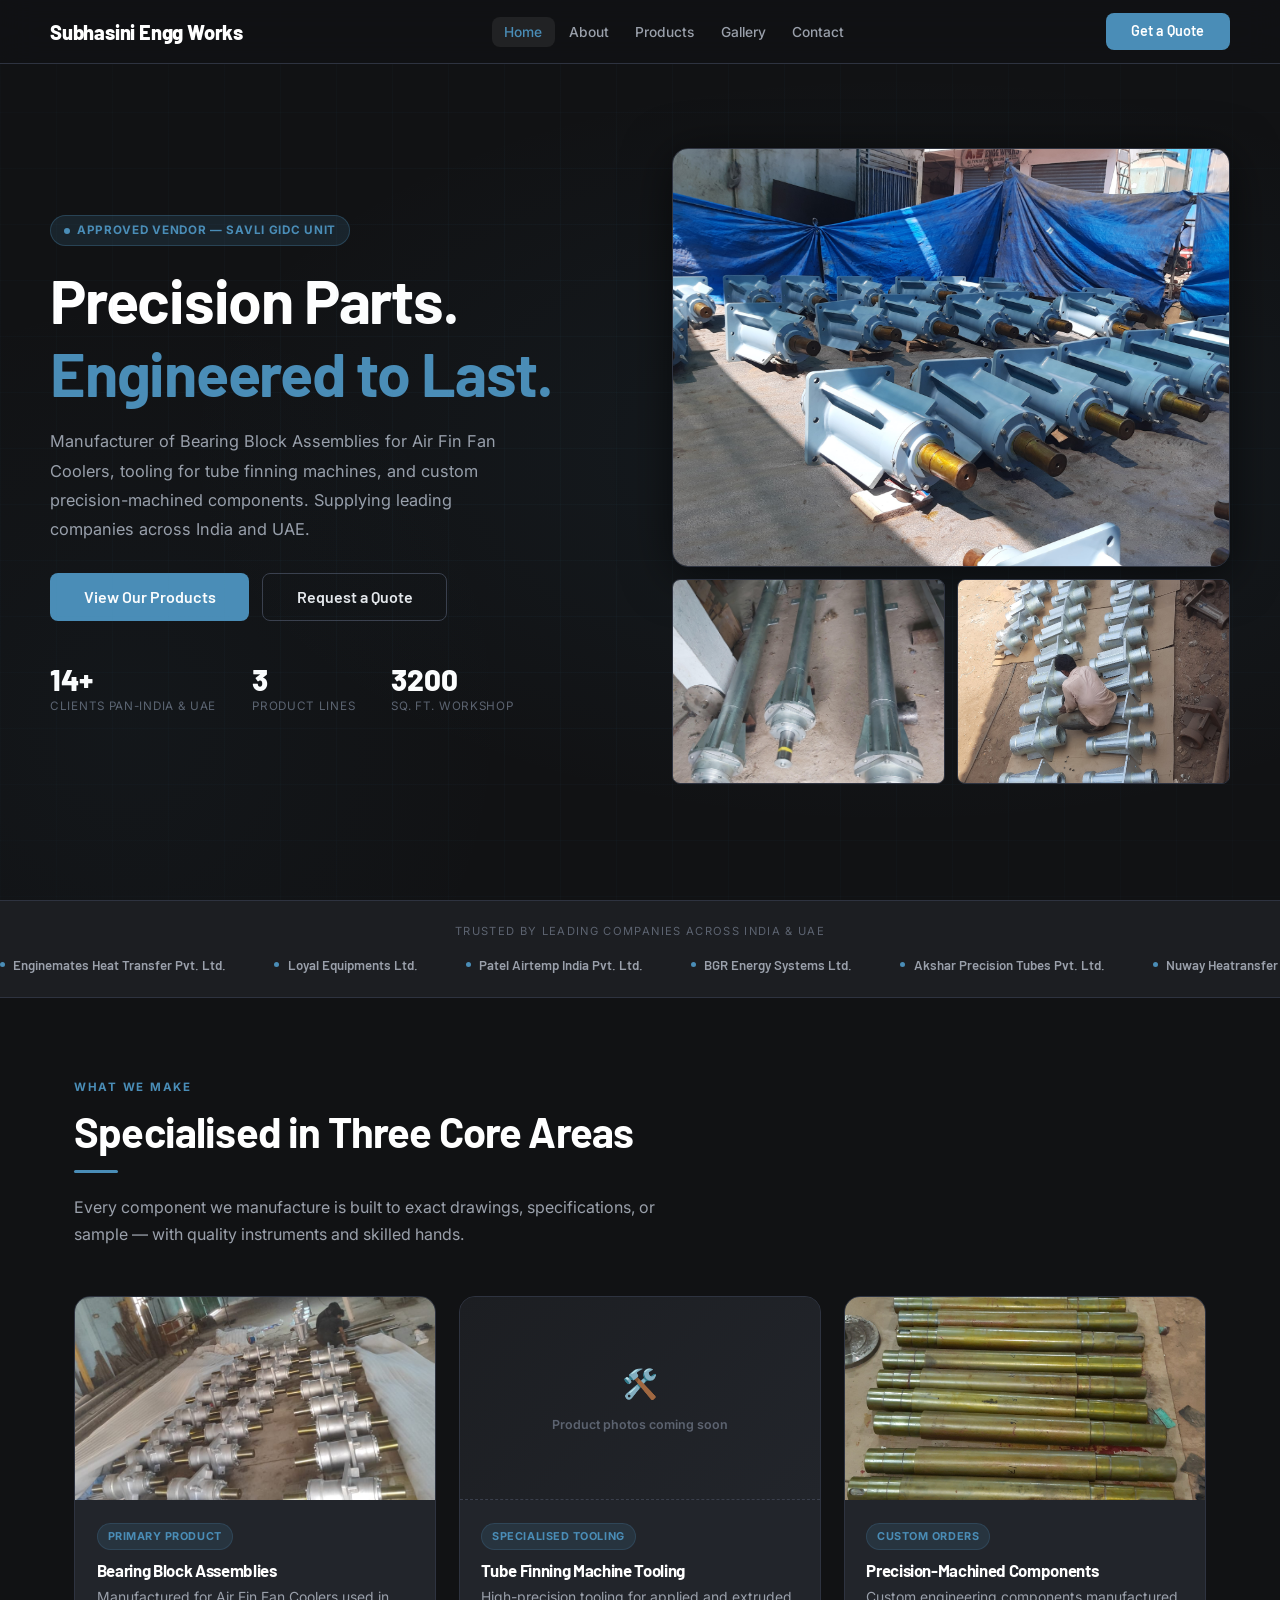
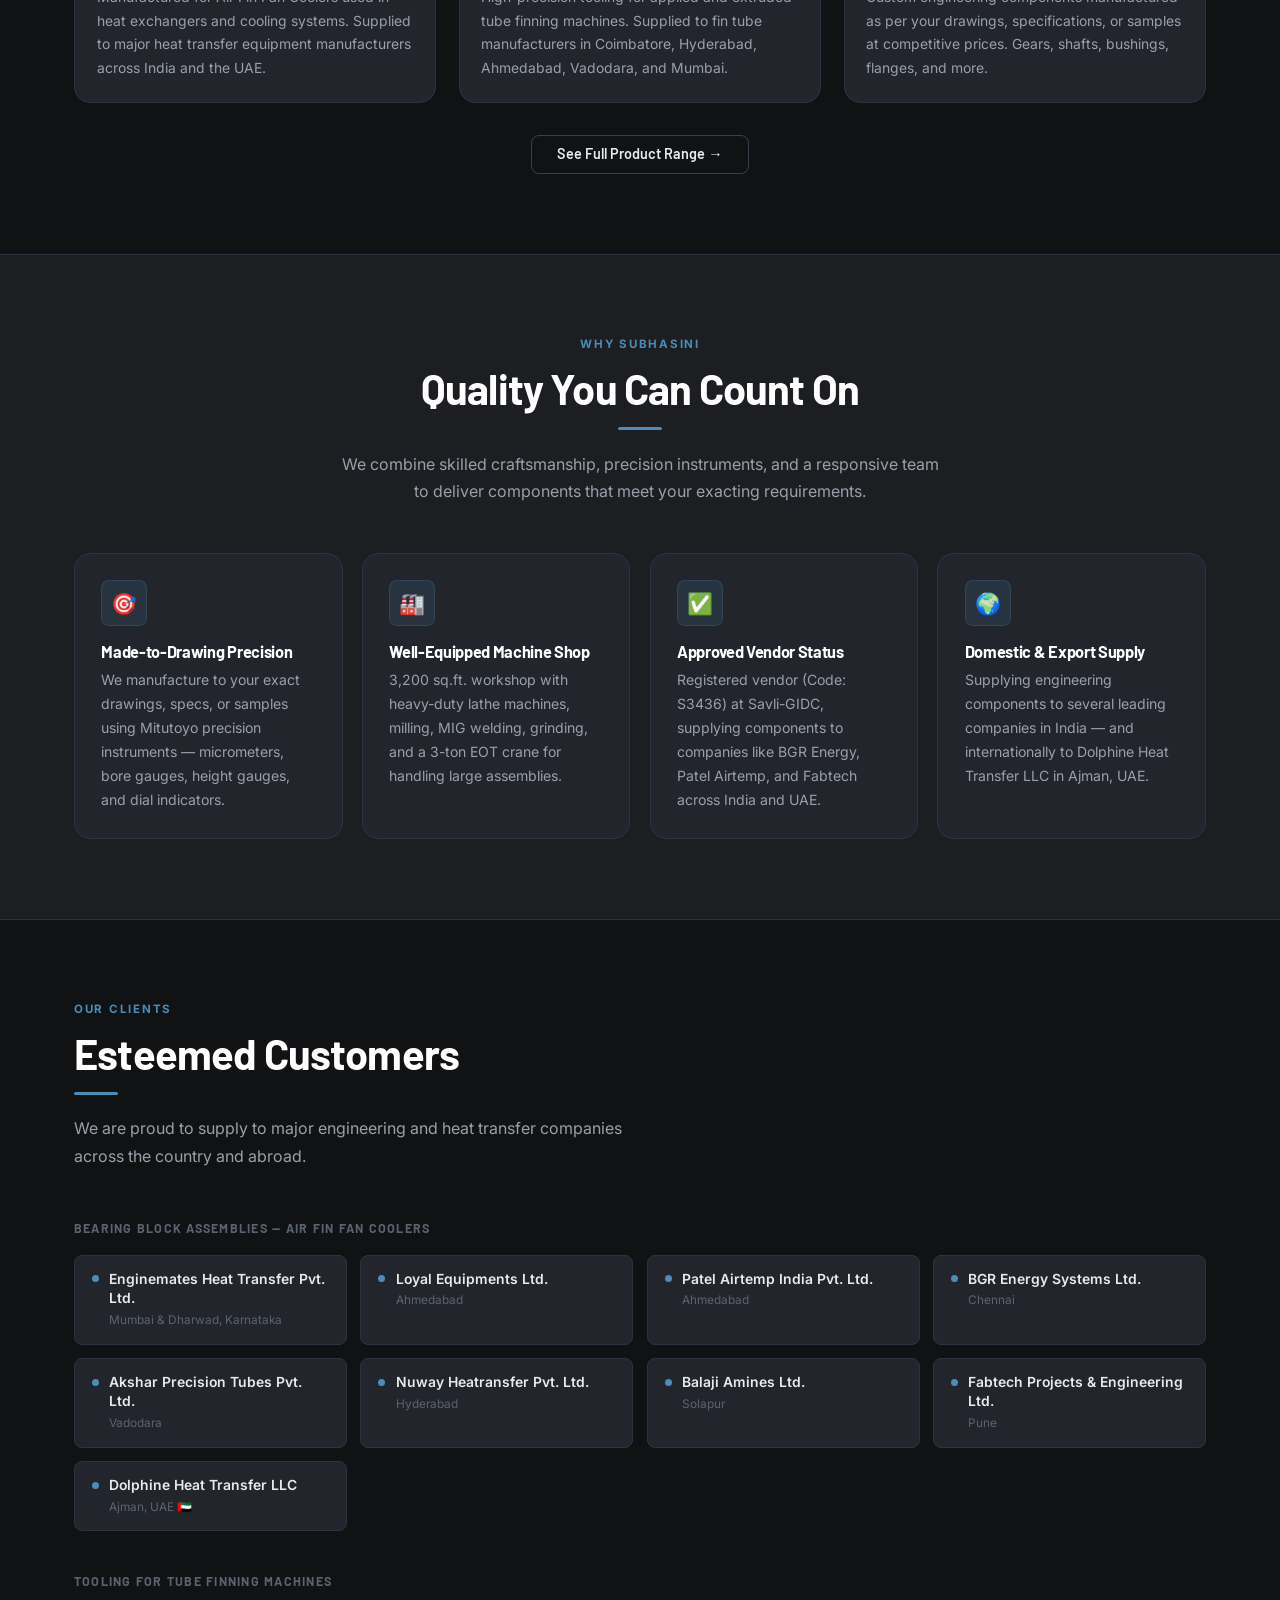
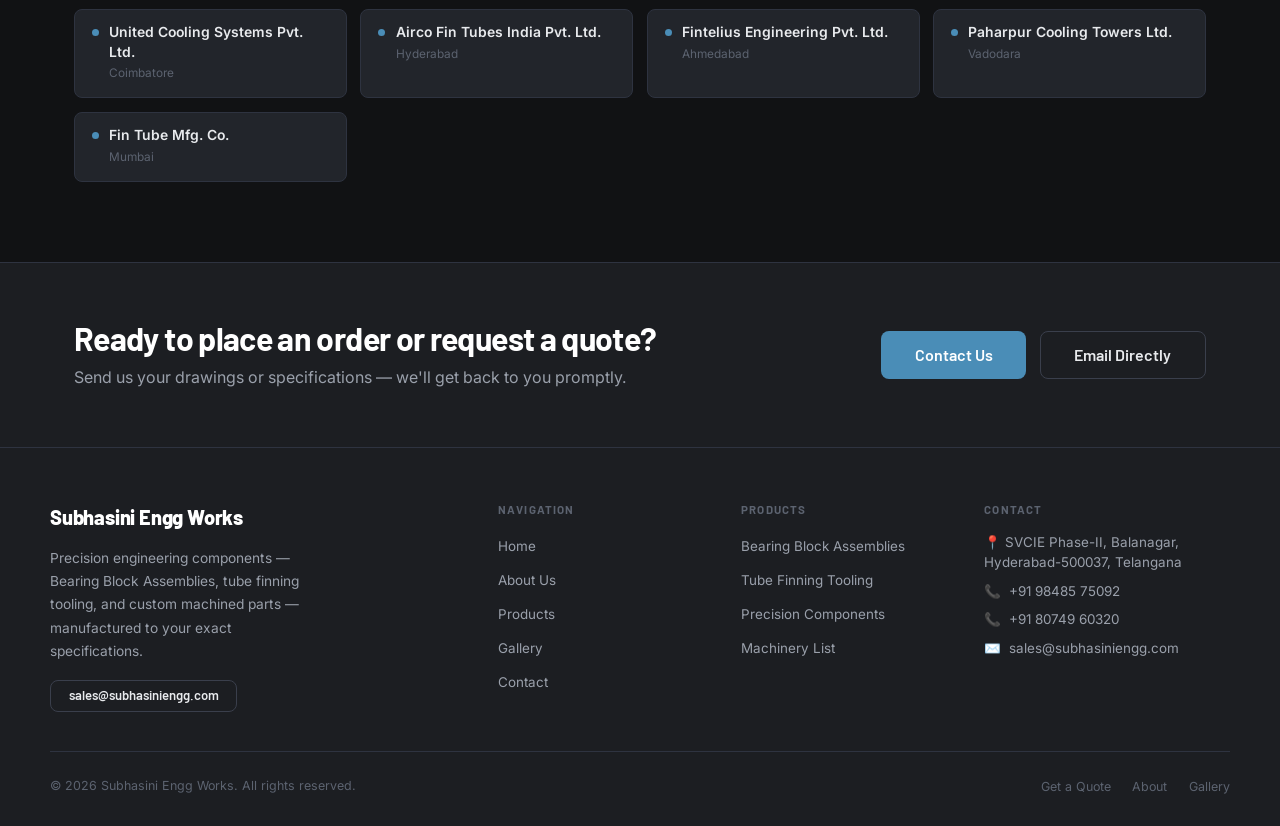
==== index.html @ 7dac13a5 "Initial website for Subhasini Engg Works" ====
<!DOCTYPE html>
<html lang="en">
<head>
  <meta charset="UTF-8" />
  <meta name="viewport" content="width=device-width, initial-scale=1.0" />
  <title>Subhasini Engg Works | Precision Engineering &amp; Spare Parts</title>
  <meta name="description" content="Subhasini Engg Works manufactures Bearing Block Assemblies for Air Fin Fan Coolers, tooling for tube finning machines, and precision-machined components. Based in Hyderabad, supplying to leading companies across India and UAE." />
  <link rel="preconnect" href="https://fonts.googleapis.com" />
  <link rel="preconnect" href="https://fonts.gstatic.com" crossorigin />
  <link href="https://fonts.googleapis.com/css2?family=Barlow:wght@400;600;700;800;900&family=Inter:wght@400;500;600&display=swap" rel="stylesheet" />
  <link rel="stylesheet" href="assets/style.css" />
</head>
<body>

  <!-- NAVBAR -->
  <nav class="navbar" id="navbar">
    <div class="nav-inner">
      <a href="index.html" class="nav-logo">
        <span class="nav-logo-name">Subhasini Engg Works</span>
      </a>
      <ul class="nav-links">
        <li><a href="index.html" class="active">Home</a></li>
        <li><a href="about.html">About</a></li>
        <li><a href="products.html">Products</a></li>
        <li><a href="gallery.html">Gallery</a></li>
        <li><a href="contact.html">Contact</a></li>
      </ul>
      <div class="nav-cta">
        <a href="contact.html" class="btn btn-primary">Get a Quote</a>
        <button class="hamburger" id="hamburger" aria-label="Toggle menu">
          <span></span><span></span><span></span>
        </button>
      </div>
    </div>
  </nav>

  <!-- MOBILE MENU -->
  <div class="mobile-menu" id="mobileMenu">
    <a href="index.html" class="active">Home</a>
    <a href="about.html">About</a>
    <a href="products.html">Products</a>
    <a href="gallery.html">Gallery</a>
    <a href="contact.html">Contact</a>
    <a href="contact.html" class="btn btn-primary">Get a Quote</a>
  </div>

  <!-- HERO -->
  <section class="hero">
    <div class="hero-bg"></div>
    <div class="hero-grid-overlay"></div>
    <div class="hero-inner">
      <div class="hero-content">
        <div class="hero-badge">
          <span class="hero-badge-dot"></span>
          Approved Vendor — Savli GIDC Unit
        </div>
        <h1 class="hero-title">
          Precision Parts.<br>
          <span class="highlight">Engineered to Last.</span>
        </h1>
        <p class="hero-desc">
          Manufacturer of Bearing Block Assemblies for Air Fin Fan Coolers, tooling for tube finning machines, and custom precision-machined components. Supplying leading companies across India and UAE.
        </p>
        <div class="hero-actions">
          <a href="products.html" class="btn btn-primary btn-lg">View Our Products</a>
          <a href="contact.html" class="btn btn-outline btn-lg">Request a Quote</a>
        </div>
        <div class="hero-stats">
          <div class="stat-item">
            <div class="stat-value">14+</div>
            <div class="stat-label">Clients Pan-India &amp; UAE</div>
          </div>
          <div class="stat-item">
            <div class="stat-value">3</div>
            <div class="stat-label">Product Lines</div>
          </div>
          <div class="stat-item">
            <div class="stat-value">3200</div>
            <div class="stat-label">Sq. Ft. Workshop</div>
          </div>
        </div>
      </div>
      <div class="hero-visual">
        <div class="hero-img-main">
          <img src="assets/images/105.jpg" alt="Bearing block assemblies manufactured at Subhasini Engg Works, ready for dispatch" loading="eager" />
        </div>
        <div class="hero-img-grid">
          <div class="hero-img-thumb">
            <img src="assets/images/110.jpg" alt="Finished shaft and gearbox assembly in the workshop" loading="lazy" />
          </div>
          <div class="hero-img-thumb">
            <img src="assets/images/109.jpeg" alt="Batch of bearing block housings in production" loading="lazy" />
          </div>
        </div>
      </div>
    </div>
  </section>

  <!-- CLIENT TICKER -->
  <div class="clients-bar">
    <div class="clients-bar-label">Trusted by leading companies across India &amp; UAE</div>
    <div class="ticker-wrap">
      <div class="ticker">
        <!-- doubled for seamless loop -->
        <div class="ticker-item">Enginemates Heat Transfer Pvt. Ltd.</div>
        <div class="ticker-item">Loyal Equipments Ltd.</div>
        <div class="ticker-item">Patel Airtemp India Pvt. Ltd.</div>
        <div class="ticker-item">BGR Energy Systems Ltd.</div>
        <div class="ticker-item">Akshar Precision Tubes Pvt. Ltd.</div>
        <div class="ticker-item">Nuway Heatransfer Pvt. Ltd.</div>
        <div class="ticker-item">Balaji Amines Ltd.</div>
        <div class="ticker-item">Fabtech Projects &amp; Engineering Ltd.</div>
        <div class="ticker-item">Dolphine Heat Transfer LLC, UAE</div>
        <div class="ticker-item">United Cooling Systems Pvt. Ltd.</div>
        <div class="ticker-item">Airco Fin Tubes India Pvt. Ltd.</div>
        <div class="ticker-item">Fintelius Engineering Pvt. Ltd.</div>
        <div class="ticker-item">Paharpur Cooling Towers Ltd.</div>
        <div class="ticker-item">Fin Tube Mfg. Co.</div>
        <!-- duplicate for loop -->
        <div class="ticker-item">Enginemates Heat Transfer Pvt. Ltd.</div>
        <div class="ticker-item">Loyal Equipments Ltd.</div>
        <div class="ticker-item">Patel Airtemp India Pvt. Ltd.</div>
        <div class="ticker-item">BGR Energy Systems Ltd.</div>
        <div class="ticker-item">Akshar Precision Tubes Pvt. Ltd.</div>
        <div class="ticker-item">Nuway Heatransfer Pvt. Ltd.</div>
        <div class="ticker-item">Balaji Amines Ltd.</div>
        <div class="ticker-item">Fabtech Projects &amp; Engineering Ltd.</div>
        <div class="ticker-item">Dolphine Heat Transfer LLC, UAE</div>
        <div class="ticker-item">United Cooling Systems Pvt. Ltd.</div>
        <div class="ticker-item">Airco Fin Tubes India Pvt. Ltd.</div>
        <div class="ticker-item">Fintelius Engineering Pvt. Ltd.</div>
        <div class="ticker-item">Paharpur Cooling Towers Ltd.</div>
        <div class="ticker-item">Fin Tube Mfg. Co.</div>
      </div>
    </div>
  </div>

  <!-- WHAT WE DO -->
  <section class="section">
    <div class="container">
      <div class="section-header fade-up">
        <span class="section-label">What We Make</span>
        <h2 class="section-title">Specialised in Three Core Areas</h2>
        <div class="divider"></div>
        <p class="section-subtitle">
          Every component we manufacture is built to exact drawings, specifications, or sample — with quality instruments and skilled hands.
        </p>
      </div>
      <div class="products-grid">
        <div class="product-card fade-up fade-up-delay-1">
          <div class="product-card-img">
            <img src="assets/images/101.jpeg" alt="Bearing Block Assembly for Air Fin Fan Cooler" loading="lazy" />
          </div>
          <div class="product-card-body">
            <span class="product-tag">Primary Product</span>
            <h3>Bearing Block Assemblies</h3>
            <p>Manufactured for Air Fin Fan Coolers used in heat exchangers and cooling systems. Supplied to major heat transfer equipment manufacturers across India and the UAE.</p>
          </div>
        </div>
        <div class="product-card fade-up fade-up-delay-2">
          <div class="product-card-img" style="display:flex;align-items:center;justify-content:center;background:linear-gradient(135deg,var(--bg-secondary),var(--bg-card));border-bottom:1px dashed var(--border-light)">
            <div style="text-align:center;color:var(--text-muted);padding:1.5rem">
              <div style="font-size:1.8rem;margin-bottom:.3rem">🛠️</div>
              <div style="font-size:.78rem;font-weight:600">Product photos coming soon</div>
            </div>
          </div>
          <div class="product-card-body">
            <span class="product-tag">Specialised Tooling</span>
            <h3>Tube Finning Machine Tooling</h3>
            <p>High-precision tooling for applied and extruded tube finning machines. Supplied to fin tube manufacturers in Coimbatore, Hyderabad, Ahmedabad, Vadodara, and Mumbai.</p>
          </div>
        </div>
        <div class="product-card fade-up fade-up-delay-3">
          <div class="product-card-img">
            <img src="assets/images/106.jpg" alt="Custom precision-machined shafts with dimensional markings" loading="lazy" />
          </div>
          <div class="product-card-body">
            <span class="product-tag">Custom Orders</span>
            <h3>Precision-Machined Components</h3>
            <p>Custom engineering components manufactured as per your drawings, specifications, or samples at competitive prices. Gears, shafts, bushings, flanges, and more.</p>
          </div>
        </div>
      </div>
      <div style="margin-top:2rem;text-align:center">
        <a href="products.html" class="btn btn-outline">See Full Product Range &rarr;</a>
      </div>
    </div>
  </section>

  <!-- WHY CHOOSE US -->
  <section class="section" style="background:var(--bg-secondary);border-top:1px solid var(--border);border-bottom:1px solid var(--border)">
    <div class="container">
      <div class="section-header text-center fade-up">
        <span class="section-label">Why Subhasini</span>
        <h2 class="section-title">Quality You Can Count On</h2>
        <div class="divider"></div>
        <p class="section-subtitle">We combine skilled craftsmanship, precision instruments, and a responsive team to deliver components that meet your exacting requirements.</p>
      </div>
      <div class="features-grid">
        <div class="card fade-up fade-up-delay-1">
          <div class="card-icon">🎯</div>
          <h3>Made-to-Drawing Precision</h3>
          <p>We manufacture to your exact drawings, specs, or samples using Mitutoyo precision instruments — micrometers, bore gauges, height gauges, and dial indicators.</p>
        </div>
        <div class="card fade-up fade-up-delay-2">
          <div class="card-icon">🏭</div>
          <h3>Well-Equipped Machine Shop</h3>
          <p>3,200 sq.ft. workshop with heavy-duty lathe machines, milling, MIG welding, grinding, and a 3-ton EOT crane for handling large assemblies.</p>
        </div>
        <div class="card fade-up fade-up-delay-3">
          <div class="card-icon">✅</div>
          <h3>Approved Vendor Status</h3>
          <p>Registered vendor (Code: S3436) at Savli-GIDC, supplying components to companies like BGR Energy, Patel Airtemp, and Fabtech across India and UAE.</p>
        </div>
        <div class="card fade-up fade-up-delay-4">
          <div class="card-icon">🌍</div>
          <h3>Domestic &amp; Export Supply</h3>
          <p>Supplying engineering components to several leading companies in India — and internationally to Dolphine Heat Transfer LLC in Ajman, UAE.</p>
        </div>
      </div>
    </div>
  </section>

  <!-- CLIENTS SNAPSHOT -->
  <section class="section">
    <div class="container">
      <div class="section-header fade-up">
        <span class="section-label">Our Clients</span>
        <h2 class="section-title">Esteemed Customers</h2>
        <div class="divider"></div>
        <p class="section-subtitle">We are proud to supply to major engineering and heat transfer companies across the country and abroad.</p>
      </div>

      <p style="font-family:var(--font-head);font-size:.78rem;font-weight:700;letter-spacing:.1em;text-transform:uppercase;color:var(--text-muted);margin-bottom:1rem" class="fade-up">
        Bearing Block Assemblies — Air Fin Fan Coolers
      </p>
      <div class="clients-grid fade-up">
        <div class="client-card"><div class="client-dot"></div><div><div class="client-name">Enginemates Heat Transfer Pvt. Ltd.</div><div class="client-city">Mumbai &amp; Dharwad, Karnataka</div></div></div>
        <div class="client-card"><div class="client-dot"></div><div><div class="client-name">Loyal Equipments Ltd.</div><div class="client-city">Ahmedabad</div></div></div>
        <div class="client-card"><div class="client-dot"></div><div><div class="client-name">Patel Airtemp India Pvt. Ltd.</div><div class="client-city">Ahmedabad</div></div></div>
        <div class="client-card"><div class="client-dot"></div><div><div class="client-name">BGR Energy Systems Ltd.</div><div class="client-city">Chennai</div></div></div>
        <div class="client-card"><div class="client-dot"></div><div><div class="client-name">Akshar Precision Tubes Pvt. Ltd.</div><div class="client-city">Vadodara</div></div></div>
        <div class="client-card"><div class="client-dot"></div><div><div class="client-name">Nuway Heatransfer Pvt. Ltd.</div><div class="client-city">Hyderabad</div></div></div>
        <div class="client-card"><div class="client-dot"></div><div><div class="client-name">Balaji Amines Ltd.</div><div class="client-city">Solapur</div></div></div>
        <div class="client-card"><div class="client-dot"></div><div><div class="client-name">Fabtech Projects &amp; Engineering Ltd.</div><div class="client-city">Pune</div></div></div>
        <div class="client-card"><div class="client-dot"></div><div><div class="client-name">Dolphine Heat Transfer LLC</div><div class="client-city">Ajman, UAE 🇦🇪</div></div></div>
      </div>

      <p style="font-family:var(--font-head);font-size:.78rem;font-weight:700;letter-spacing:.1em;text-transform:uppercase;color:var(--text-muted);margin:2.5rem 0 1rem" class="fade-up">
        Tooling for Tube Finning Machines
      </p>
      <div class="clients-grid fade-up">
        <div class="client-card"><div class="client-dot"></div><div><div class="client-name">United Cooling Systems Pvt. Ltd.</div><div class="client-city">Coimbatore</div></div></div>
        <div class="client-card"><div class="client-dot"></div><div><div class="client-name">Airco Fin Tubes India Pvt. Ltd.</div><div class="client-city">Hyderabad</div></div></div>
        <div class="client-card"><div class="client-dot"></div><div><div class="client-name">Fintelius Engineering Pvt. Ltd.</div><div class="client-city">Ahmedabad</div></div></div>
        <div class="client-card"><div class="client-dot"></div><div><div class="client-name">Paharpur Cooling Towers Ltd.</div><div class="client-city">Vadodara</div></div></div>
        <div class="client-card"><div class="client-dot"></div><div><div class="client-name">Fin Tube Mfg. Co.</div><div class="client-city">Mumbai</div></div></div>
      </div>
    </div>
  </section>

  <!-- CTA BAND -->
  <section class="section" style="padding:3.5rem 0;background:var(--bg-secondary);border-top:1px solid var(--border)">
    <div class="container">
      <div style="display:flex;align-items:center;justify-content:space-between;flex-wrap:wrap;gap:2rem" class="fade-up">
        <div>
          <h2 style="font-size:clamp(1.5rem,3vw,2rem);margin-bottom:.4rem">Ready to place an order or request a quote?</h2>
          <p>Send us your drawings or specifications — we'll get back to you promptly.</p>
        </div>
        <div style="display:flex;gap:.85rem;flex-wrap:wrap">
          <a href="contact.html" class="btn btn-primary btn-lg">Contact Us</a>
          <a href="mailto:sales@subhasiniengg.com" class="btn btn-outline btn-lg">Email Directly</a>
        </div>
      </div>
    </div>
  </section>

  <!-- FOOTER -->
  <footer class="footer">
    <div class="footer-inner">
      <div class="footer-top">
        <div class="footer-brand">
          <a href="index.html" class="nav-logo" style="margin-bottom:.2rem">
            <span class="nav-logo-name">Subhasini Engg Works</span>
          </a>
          <p>Precision engineering components — Bearing Block Assemblies, tube finning tooling, and custom machined parts — manufactured to your exact specifications.</p>
          <a href="mailto:sales@subhasiniengg.com" class="btn btn-outline" style="font-size:.82rem;padding:.55rem 1.1rem">sales@subhasiniengg.com</a>
        </div>
        <div>
          <div class="footer-heading">Navigation</div>
          <ul class="footer-links">
            <li><a href="index.html">Home</a></li>
            <li><a href="about.html">About Us</a></li>
            <li><a href="products.html">Products</a></li>
            <li><a href="gallery.html">Gallery</a></li>
            <li><a href="contact.html">Contact</a></li>
          </ul>
        </div>
        <div>
          <div class="footer-heading">Products</div>
          <ul class="footer-links">
            <li><a href="products.html#bearing-blocks">Bearing Block Assemblies</a></li>
            <li><a href="products.html#tube-finning">Tube Finning Tooling</a></li>
            <li><a href="products.html#precision">Precision Components</a></li>
            <li><a href="about.html#machinery">Machinery List</a></li>
          </ul>
        </div>
        <div>
          <div class="footer-heading">Contact</div>
          <div class="footer-contact-item">📍 SVCIE Phase-II, Balanagar,<br>Hyderabad-500037, Telangana</div>
          <div class="footer-contact-item">📞 <a href="tel:+919848575092">+91 98485 75092</a></div>
          <div class="footer-contact-item">📞 <a href="tel:+918074960320">+91 80749 60320</a></div>
          <div class="footer-contact-item">✉️ <a href="mailto:sales@subhasiniengg.com">sales@subhasiniengg.com</a></div>
        </div>
      </div>
      <div class="footer-bottom">
        <div class="footer-copy">&copy; 2026 Subhasini Engg Works. All rights reserved.</div>
        <ul class="footer-bottom-links">
          <li><a href="contact.html">Get a Quote</a></li>
          <li><a href="about.html">About</a></li>
          <li><a href="gallery.html">Gallery</a></li>
        </ul>
      </div>
    </div>
  </footer>

  <script src="assets/script.js"></script>
</body>
</html>
---- assets/style.css ----
/* ============================================
   SUBHASINI ENGG WORKS — Industrial Dark Theme
   ============================================ */
:root {
  --bg-primary:    #111214;
  --bg-secondary:  #1c1e22;
  --bg-card:       #22252b;
  --bg-card-hover: #2a2e36;
  --accent:        #4a8db7;
  --accent-light:  #5ba3d0;
  --accent-glow:   rgba(74, 141, 183, 0.15);
  --text-primary:  #e8eaed;
  --text-secondary:#9aa0ab;
  --text-muted:    #5c6370;
  --border:        #2e3340;
  --border-light:  #3a3f4c;
  --white:         #ffffff;
  --success:       #4ab87a;
  --font-head:     'Barlow', sans-serif;
  --font-body:     'Inter', sans-serif;
  --radius:        8px;
  --radius-lg:     16px;
  --shadow:        0 4px 24px rgba(0,0,0,.4);
  --shadow-lg:     0 8px 48px rgba(0,0,0,.6);
}
*,*::before,*::after{box-sizing:border-box;margin:0;padding:0}
html{scroll-behavior:smooth}
body{font-family:var(--font-body);background:var(--bg-primary);color:var(--text-primary);line-height:1.7;-webkit-font-smoothing:antialiased}
img{max-width:100%;height:auto;display:block}
a{color:var(--accent);text-decoration:none;transition:color .2s}
a:hover{color:var(--accent-light)}
h1,h2,h3,h4,h5{font-family:var(--font-head);font-weight:700;line-height:1.2;letter-spacing:-.02em;color:var(--white)}
h1{font-size:clamp(2.2rem,5vw,3.8rem)}
h2{font-size:clamp(1.7rem,3.5vw,2.6rem)}
h3{font-size:clamp(1.1rem,2.5vw,1.45rem)}
h4{font-size:1.02rem}
p{color:var(--text-secondary)}

.section-label{font-size:.72rem;font-weight:700;letter-spacing:.15em;text-transform:uppercase;color:var(--accent);display:block;margin-bottom:.6rem}
.section-title{margin-bottom:.7rem}
.section-subtitle{font-size:1rem;color:var(--text-secondary);max-width:600px}
.container{width:100%;max-width:1180px;margin:0 auto;padding:0 1.5rem}
.section{padding:5rem 0}
.section-header{margin-bottom:3rem}
.text-center{text-align:center}
.text-center .section-subtitle{margin:0 auto}

/* Buttons */
.btn{display:inline-flex;align-items:center;gap:.5rem;padding:.7rem 1.6rem;border-radius:var(--radius);font-family:var(--font-head);font-size:.9rem;font-weight:600;cursor:pointer;transition:all .2s;border:none;line-height:1}
.btn-primary{background:var(--accent);color:#fff}
.btn-primary:hover{background:var(--accent-light);color:#fff;transform:translateY(-2px);box-shadow:0 6px 20px rgba(74,141,183,.35)}
.btn-outline{background:transparent;color:var(--text-primary);border:1.5px solid var(--border-light)}
.btn-outline:hover{border-color:var(--accent);color:var(--accent);transform:translateY(-2px)}
.btn-lg{padding:.95rem 2.1rem;font-size:1rem}
.divider{width:44px;height:3px;background:var(--accent);border-radius:99px;margin:.8rem 0 1.3rem}
.text-center .divider{margin:.8rem auto 1.3rem}

/* ---- NAV ---- */
.navbar{position:fixed;top:0;left:0;right:0;z-index:1000;padding:0 1.5rem;height:64px;display:flex;align-items:center;background:rgba(17,18,20,.85);backdrop-filter:blur(16px);-webkit-backdrop-filter:blur(16px);border-bottom:1px solid var(--border);transition:background .3s}
.navbar.scrolled{background:rgba(17,18,20,.98);box-shadow:var(--shadow)}
.nav-inner{max-width:1180px;margin:0 auto;width:100%;display:flex;align-items:center;justify-content:space-between}
.nav-logo{display:flex;align-items:center;gap:.65rem;text-decoration:none}
.nav-logo-icon{width:35px;height:35px;background:var(--accent);border-radius:7px;display:flex;align-items:center;justify-content:center;font-family:var(--font-head);font-weight:900;font-size:1rem;color:#fff;flex-shrink:0}
.nav-logo-text{display:flex;flex-direction:column;line-height:1.1}
.nav-logo-name{font-family:var(--font-head);font-weight:800;font-size:1.25rem;color:var(--white);letter-spacing:-.01em}
.nav-logo-sub{font-size:.62rem;color:var(--text-muted);letter-spacing:.08em;text-transform:uppercase}
.nav-links{display:flex;align-items:center;gap:.1rem;list-style:none}
.nav-links a{padding:.42rem .78rem;font-size:.86rem;font-weight:500;color:var(--text-secondary);border-radius:var(--radius);transition:all .2s}
.nav-links a:hover,.nav-links a.active{color:var(--white);background:rgba(255,255,255,.07)}
.nav-links a.active{color:var(--accent)}
.nav-cta{display:flex;align-items:center;gap:.7rem}
.hamburger{display:none;background:none;border:none;cursor:pointer;padding:.35rem;flex-direction:column;gap:5px}
.hamburger span{display:block;width:22px;height:2px;background:var(--text-primary);border-radius:99px;transition:all .3s}
.hamburger.open span:nth-child(1){transform:rotate(45deg) translate(5px,5px)}
.hamburger.open span:nth-child(2){opacity:0}
.hamburger.open span:nth-child(3){transform:rotate(-45deg) translate(5px,-5px)}
.mobile-menu{display:none;position:fixed;top:64px;left:0;right:0;background:var(--bg-secondary);border-bottom:1px solid var(--border);padding:1rem 1.5rem 1.5rem;z-index:999;flex-direction:column;gap:.18rem}
.mobile-menu.open{display:flex}
.mobile-menu a{padding:.68rem 1rem;border-radius:var(--radius);color:var(--text-secondary);font-weight:500;transition:all .2s}
.mobile-menu a:hover,.mobile-menu a.active{background:var(--bg-card);color:var(--accent)}
.mobile-menu .btn{margin-top:.5rem;justify-content:center}

/* ---- HERO ---- */
.hero{min-height:100vh;display:flex;align-items:center;position:relative;overflow:hidden;padding:5rem 1.5rem 3rem}
.hero-bg{position:absolute;inset:0;background:radial-gradient(ellipse 80% 60% at 70% 50%,rgba(74,141,183,.08) 0%,transparent 70%),radial-gradient(ellipse 50% 80% at 10% 80%,rgba(74,141,183,.04) 0%,transparent 60%);pointer-events:none}
.hero-grid-overlay{position:absolute;inset:0;background-image:linear-gradient(rgba(74,141,183,.04) 1px,transparent 1px),linear-gradient(90deg,rgba(74,141,183,.04) 1px,transparent 1px);background-size:56px 56px;pointer-events:none;mask-image:radial-gradient(ellipse 100% 100% at center,black 30%,transparent 100%);-webkit-mask-image:radial-gradient(ellipse 100% 100% at center,black 30%,transparent 100%)}
.hero-inner{max-width:1180px;margin:0 auto;width:100%;display:grid;grid-template-columns:1fr 1fr;gap:4rem;align-items:center}
.hero-badge{display:inline-flex;align-items:center;gap:.42rem;padding:.28rem .82rem;background:var(--accent-glow);border:1px solid rgba(74,141,183,.3);border-radius:99px;font-size:.73rem;font-weight:700;color:var(--accent);margin-bottom:1.1rem;letter-spacing:.06em;text-transform:uppercase}
.hero-badge-dot{width:6px;height:6px;background:var(--accent);border-radius:50%;animation:pulse 2s infinite}
@keyframes pulse{0%,100%{opacity:1;transform:scale(1)}50%{opacity:.4;transform:scale(.65)}}
.hero-title{margin-bottom:1.1rem}
.hero-title .highlight{color:var(--accent)}
.hero-desc{font-size:1.02rem;line-height:1.8;margin-bottom:1.75rem;max-width:490px}
.hero-actions{display:flex;flex-wrap:wrap;gap:.8rem;margin-bottom:2.75rem}
.hero-stats{display:flex;gap:2.25rem}
.stat-value{font-family:var(--font-head);font-size:1.85rem;font-weight:800;color:var(--white);line-height:1}
.stat-label{font-size:.73rem;color:var(--text-muted);text-transform:uppercase;letter-spacing:.06em;margin-top:.18rem}
.hero-visual{position:relative;display:flex;flex-direction:column;gap:.8rem}
.hero-img-main{border-radius:var(--radius-lg);overflow:hidden;aspect-ratio:4/3;border:1px solid var(--border);box-shadow:var(--shadow-lg)}
.hero-img-main img,.hero-img-thumb img{width:100%;height:100%;object-fit:cover}
.hero-img-grid{display:grid;grid-template-columns:1fr 1fr;gap:.8rem}
.hero-img-thumb{border-radius:var(--radius);overflow:hidden;aspect-ratio:4/3;border:1px solid var(--border)}

/* ---- TICKER ---- */
.clients-bar{background:var(--bg-secondary);border-top:1px solid var(--border);border-bottom:1px solid var(--border);padding:1.3rem 0;overflow:hidden}
.clients-bar-label{text-align:center;font-size:.7rem;letter-spacing:.12em;text-transform:uppercase;color:var(--text-muted);margin-bottom:.8rem}
.ticker-wrap{overflow:hidden}
.ticker{display:flex;gap:3rem;animation:ticker-scroll 32s linear infinite;width:max-content}
.ticker:hover{animation-play-state:paused}
@keyframes ticker-scroll{from{transform:translateX(0)}to{transform:translateX(-50%)}}
.ticker-item{display:flex;align-items:center;gap:.52rem;white-space:nowrap;font-size:.83rem;font-weight:600;color:var(--text-secondary);font-family:var(--font-head)}
.ticker-item::before{content:'';width:5px;height:5px;background:var(--accent);border-radius:50%;flex-shrink:0}

/* ---- CARDS ---- */
.features-grid{display:grid;grid-template-columns:repeat(auto-fit,minmax(235px,1fr));gap:1.2rem}
.card{background:var(--bg-card);border:1px solid var(--border);border-radius:var(--radius-lg);padding:1.65rem;transition:all .25s}
.card:hover{background:var(--bg-card-hover);border-color:var(--border-light);transform:translateY(-3px);box-shadow:var(--shadow)}
.card-icon{width:46px;height:46px;background:var(--accent-glow);border:1px solid rgba(74,141,183,.2);border-radius:var(--radius);display:flex;align-items:center;justify-content:center;margin-bottom:1rem;font-size:1.3rem}
.card h3{margin-bottom:.38rem;font-size:1.02rem}
.card p{font-size:.88rem}

/* ---- PRODUCTS ---- */
.products-grid{display:grid;grid-template-columns:repeat(auto-fit,minmax(295px,1fr));gap:1.4rem}
.product-card{background:var(--bg-card);border:1px solid var(--border);border-radius:var(--radius-lg);overflow:hidden;transition:all .25s}
.product-card:hover{transform:translateY(-4px);box-shadow:var(--shadow-lg);border-color:rgba(74,141,183,.35)}
.product-card-img{aspect-ratio:16/9;overflow:hidden;background:var(--bg-secondary)}
.product-card-img img{width:100%;height:100%;object-fit:cover;transition:transform .4s}
.product-card:hover .product-card-img img{transform:scale(1.05)}
.product-card-body{padding:1.35rem}
.product-card-body h3{margin-bottom:.38rem;font-size:1.05rem}
.product-card-body p{font-size:.87rem}
.product-tag{display:inline-block;padding:.2rem .62rem;background:var(--accent-glow);border:1px solid rgba(74,141,183,.2);border-radius:99px;font-size:.68rem;font-weight:700;color:var(--accent);letter-spacing:.05em;text-transform:uppercase;margin-bottom:.6rem}

/* ---- TABLE ---- */
.table-wrap{overflow-x:auto;border-radius:var(--radius-lg);border:1px solid var(--border)}
table{width:100%;border-collapse:collapse;font-size:.87rem}
thead{background:var(--bg-card)}
thead th{padding:.85rem 1.15rem;text-align:left;font-family:var(--font-head);font-size:.72rem;font-weight:700;letter-spacing:.08em;text-transform:uppercase;color:var(--text-muted);border-bottom:1px solid var(--border);white-space:nowrap}
tbody tr{border-bottom:1px solid var(--border);transition:background .15s}
tbody tr:last-child{border-bottom:none}
tbody tr:hover{background:var(--bg-card)}
tbody td{padding:.78rem 1.15rem;color:var(--text-secondary);vertical-align:middle}
tbody td:first-child{color:var(--text-muted);font-size:.74rem;font-weight:700}
tbody td:nth-child(2){color:var(--text-primary);font-weight:500}
.badge{display:inline-block;padding:.17rem .58rem;border-radius:99px;font-size:.68rem;font-weight:700}
.badge-blue{background:var(--accent-glow);color:var(--accent);border:1px solid rgba(74,141,183,.2)}
.badge-green{background:rgba(74,184,122,.1);color:var(--success);border:1px solid rgba(74,184,122,.2)}

/* ---- GALLERY ---- */
.gallery-grid{display:grid;grid-template-columns:repeat(4,1fr);gap:.8rem}
.gallery-item{position:relative;overflow:hidden;border-radius:var(--radius);border:1px solid var(--border);cursor:pointer;background:var(--bg-card)}
.gallery-item.tall{grid-row:span 2}
.gallery-item.wide{grid-column:span 2}
.gallery-item img{width:100%;height:100%;object-fit:cover;min-height:175px;transition:transform .4s}
.gallery-item:hover img{transform:scale(1.06)}
.gallery-overlay{position:absolute;inset:0;background:rgba(17,18,20,.55);opacity:0;transition:opacity .3s;display:flex;align-items:center;justify-content:center;font-size:1.55rem}
.gallery-item:hover .gallery-overlay{opacity:1}
.lightbox{display:none;position:fixed;inset:0;z-index:9000;background:rgba(0,0,0,.92);align-items:center;justify-content:center;padding:2rem}
.lightbox.open{display:flex}
.lightbox img{max-width:90vw;max-height:86vh;object-fit:contain;border-radius:var(--radius);box-shadow:var(--shadow-lg)}
.lightbox-close,.lightbox-prev,.lightbox-next{position:fixed;background:var(--bg-card);border:1px solid var(--border);color:var(--text-primary);width:44px;height:44px;border-radius:50%;display:flex;align-items:center;justify-content:center;cursor:pointer;font-size:1.1rem;transition:all .2s;z-index:9001}
.lightbox-close{top:1.5rem;right:1.5rem}
.lightbox-prev{top:50%;left:1.5rem;transform:translateY(-50%)}
.lightbox-next{top:50%;right:1.5rem;transform:translateY(-50%)}
.lightbox-close:hover,.lightbox-prev:hover,.lightbox-next:hover{background:var(--accent);border-color:var(--accent);color:#fff}

/* ---- CONTACT ---- */
.contact-grid{display:grid;grid-template-columns:1fr 1.6fr;gap:2.75rem;align-items:start}
.contact-info-item{display:flex;gap:.85rem;padding:1.05rem 0;border-bottom:1px solid var(--border)}
.contact-info-item:last-child{border-bottom:none}
.contact-info-icon{width:40px;height:40px;background:var(--accent-glow);border:1px solid rgba(74,141,183,.2);border-radius:var(--radius);display:flex;align-items:center;justify-content:center;font-size:.95rem;flex-shrink:0;margin-top:.05rem}
.contact-info-label{font-size:.7rem;letter-spacing:.08em;text-transform:uppercase;color:var(--text-muted);font-weight:700;margin-bottom:.18rem}
.contact-info-value{color:var(--text-primary);font-size:.9rem;line-height:1.5}
.contact-info-value a{color:var(--text-primary)}
.contact-info-value a:hover{color:var(--accent)}
.contact-form{background:var(--bg-card);border:1px solid var(--border);border-radius:var(--radius-lg);padding:2.1rem}
.form-title{font-size:1.2rem;margin-bottom:1.4rem}
.form-grid{display:grid;grid-template-columns:1fr 1fr;gap:.9rem}
.form-group{display:flex;flex-direction:column;gap:.32rem}
.form-group.full{grid-column:1/-1}
.form-label{font-size:.78rem;font-weight:600;color:var(--text-secondary)}
.form-control{padding:.68rem .92rem;background:var(--bg-secondary);border:1.5px solid var(--border);border-radius:var(--radius);color:var(--text-primary);font-size:.9rem;font-family:var(--font-body);transition:border-color .2s;outline:none;resize:vertical}
.form-control::placeholder{color:var(--text-muted)}
.form-control:focus{border-color:var(--accent)}
.form-submit{margin-top:1rem;display:flex;align-items:center;gap:.85rem;flex-wrap:wrap}
.form-note{font-size:.78rem;color:var(--text-muted)}

/* ---- HIGHLIGHT BOX ---- */
.highlight-box{background:var(--accent-glow);border:1px solid rgba(74,141,183,.22);border-radius:var(--radius-lg);padding:1.3rem 1.65rem;display:flex;align-items:center;gap:1rem}
.highlight-box-icon{font-size:1.8rem;flex-shrink:0}
.highlight-box-text h4{margin-bottom:.18rem;font-size:.95rem}
.highlight-box-text p{font-size:.84rem}

/* ---- CLIENTS ---- */
.clients-grid{display:grid;grid-template-columns:repeat(auto-fill,minmax(225px,1fr));gap:.85rem}
.client-card{background:var(--bg-card);border:1px solid var(--border);border-radius:var(--radius);padding:.85rem 1.05rem;display:flex;align-items:flex-start;gap:.65rem;transition:all .2s}
.client-card:hover{border-color:rgba(74,141,183,.3);background:var(--bg-card-hover)}
.client-dot{width:7px;height:7px;background:var(--accent);border-radius:50%;margin-top:.36rem;flex-shrink:0}
.client-name{font-size:.87rem;font-weight:600;color:var(--text-primary);line-height:1.4}
.client-city{font-size:.74rem;color:var(--text-muted);margin-top:.08rem}

/* ---- MANPOWER ---- */
.manpower-grid{display:grid;grid-template-columns:repeat(auto-fit,minmax(148px,1fr));gap:.95rem}
.manpower-card{background:var(--bg-card);border:1px solid var(--border);border-radius:var(--radius-lg);padding:1.3rem;text-align:center}
.manpower-card .count{font-family:var(--font-head);font-size:2.3rem;font-weight:900;color:var(--accent);line-height:1}
.manpower-card .role{font-size:.8rem;color:var(--text-secondary);margin-top:.28rem}

/* ---- PAGE HERO ---- */
.page-hero{padding:7.5rem 1.5rem 3.25rem;position:relative;overflow:hidden;border-bottom:1px solid var(--border)}
.page-hero-bg{position:absolute;inset:0;background:radial-gradient(ellipse 80% 100% at 50% 0%,rgba(74,141,183,.07) 0%,transparent 70%);pointer-events:none}
.page-hero-inner{max-width:1180px;margin:0 auto;position:relative}
.breadcrumb{display:flex;align-items:center;gap:.42rem;margin-bottom:1rem;font-size:.78rem;color:var(--text-muted)}
.breadcrumb a{color:var(--text-muted)}
.breadcrumb a:hover{color:var(--accent)}
.breadcrumb-sep{opacity:.4}

/* ---- FOOTER ---- */
.footer{background:var(--bg-secondary);border-top:1px solid var(--border);padding:3.25rem 1.5rem 1.65rem}
.footer-inner{max-width:1180px;margin:0 auto}
.footer-top{display:grid;grid-template-columns:2fr 1fr 1fr 1.2fr;gap:2.4rem;margin-bottom:2.4rem}
.footer-brand p{font-size:.86rem;margin:.8rem 0 1rem;max-width:265px}
.footer-heading{font-family:var(--font-head);font-size:.72rem;font-weight:700;letter-spacing:.1em;text-transform:uppercase;color:var(--text-muted);margin-bottom:.8rem}
.footer-links{list-style:none;display:flex;flex-direction:column;gap:.42rem}
.footer-links a{font-size:.84rem;color:var(--text-secondary);transition:color .2s}
.footer-links a:hover{color:var(--accent)}
.footer-contact-item{display:flex;gap:.48rem;font-size:.84rem;color:var(--text-secondary);margin-bottom:.52rem;line-height:1.5}
.footer-contact-item a{color:var(--text-secondary)}
.footer-contact-item a:hover{color:var(--accent)}
.footer-bottom{border-top:1px solid var(--border);padding-top:1.3rem;display:flex;justify-content:space-between;align-items:center;flex-wrap:wrap;gap:.8rem}
.footer-copy{font-size:.78rem;color:var(--text-muted)}
.footer-bottom-links{display:flex;gap:1.35rem;list-style:none}
.footer-bottom-links a{font-size:.78rem;color:var(--text-muted)}
.footer-bottom-links a:hover{color:var(--accent)}

/* ---- ANIMATIONS ---- */
.fade-up{opacity:0;transform:translateY(22px);transition:opacity .6s ease,transform .6s ease}
.fade-up.visible{opacity:1;transform:translateY(0)}
.fade-up-delay-1{transition-delay:.1s}
.fade-up-delay-2{transition-delay:.2s}
.fade-up-delay-3{transition-delay:.3s}
.fade-up-delay-4{transition-delay:.4s}

/* ---- RESPONSIVE ---- */
@media(max-width:1024px){
  .footer-top{grid-template-columns:1fr 1fr;gap:1.9rem}
  .footer-brand{grid-column:1/-1}
  .gallery-grid{grid-template-columns:repeat(3,1fr)}
  .gallery-item.wide{grid-column:span 1}
}
@media(max-width:768px){
  .nav-links,.nav-cta .btn{display:none}
  .hamburger{display:flex}
  .hero-inner{grid-template-columns:1fr;gap:2rem;text-align:center}
  .hero-actions{justify-content:center}
  .hero-stats{justify-content:center}
  .hero-desc{margin-left:auto;margin-right:auto}
  .hero-img-grid{display:none}
  .contact-grid{grid-template-columns:1fr}
  .form-grid{grid-template-columns:1fr}
  .gallery-grid{grid-template-columns:repeat(2,1fr)}
  .gallery-item.tall{grid-row:span 1}
  .footer-top{grid-template-columns:1fr;gap:1.65rem}
  .footer-bottom{flex-direction:column;text-align:center}
  .section{padding:3.25rem 0}
}
@media(max-width:480px){
  .hero-stats{gap:1.2rem;flex-wrap:wrap}
  .hero-img-main{aspect-ratio:3/2}
  .gallery-grid{grid-template-columns:1fr 1fr}
}
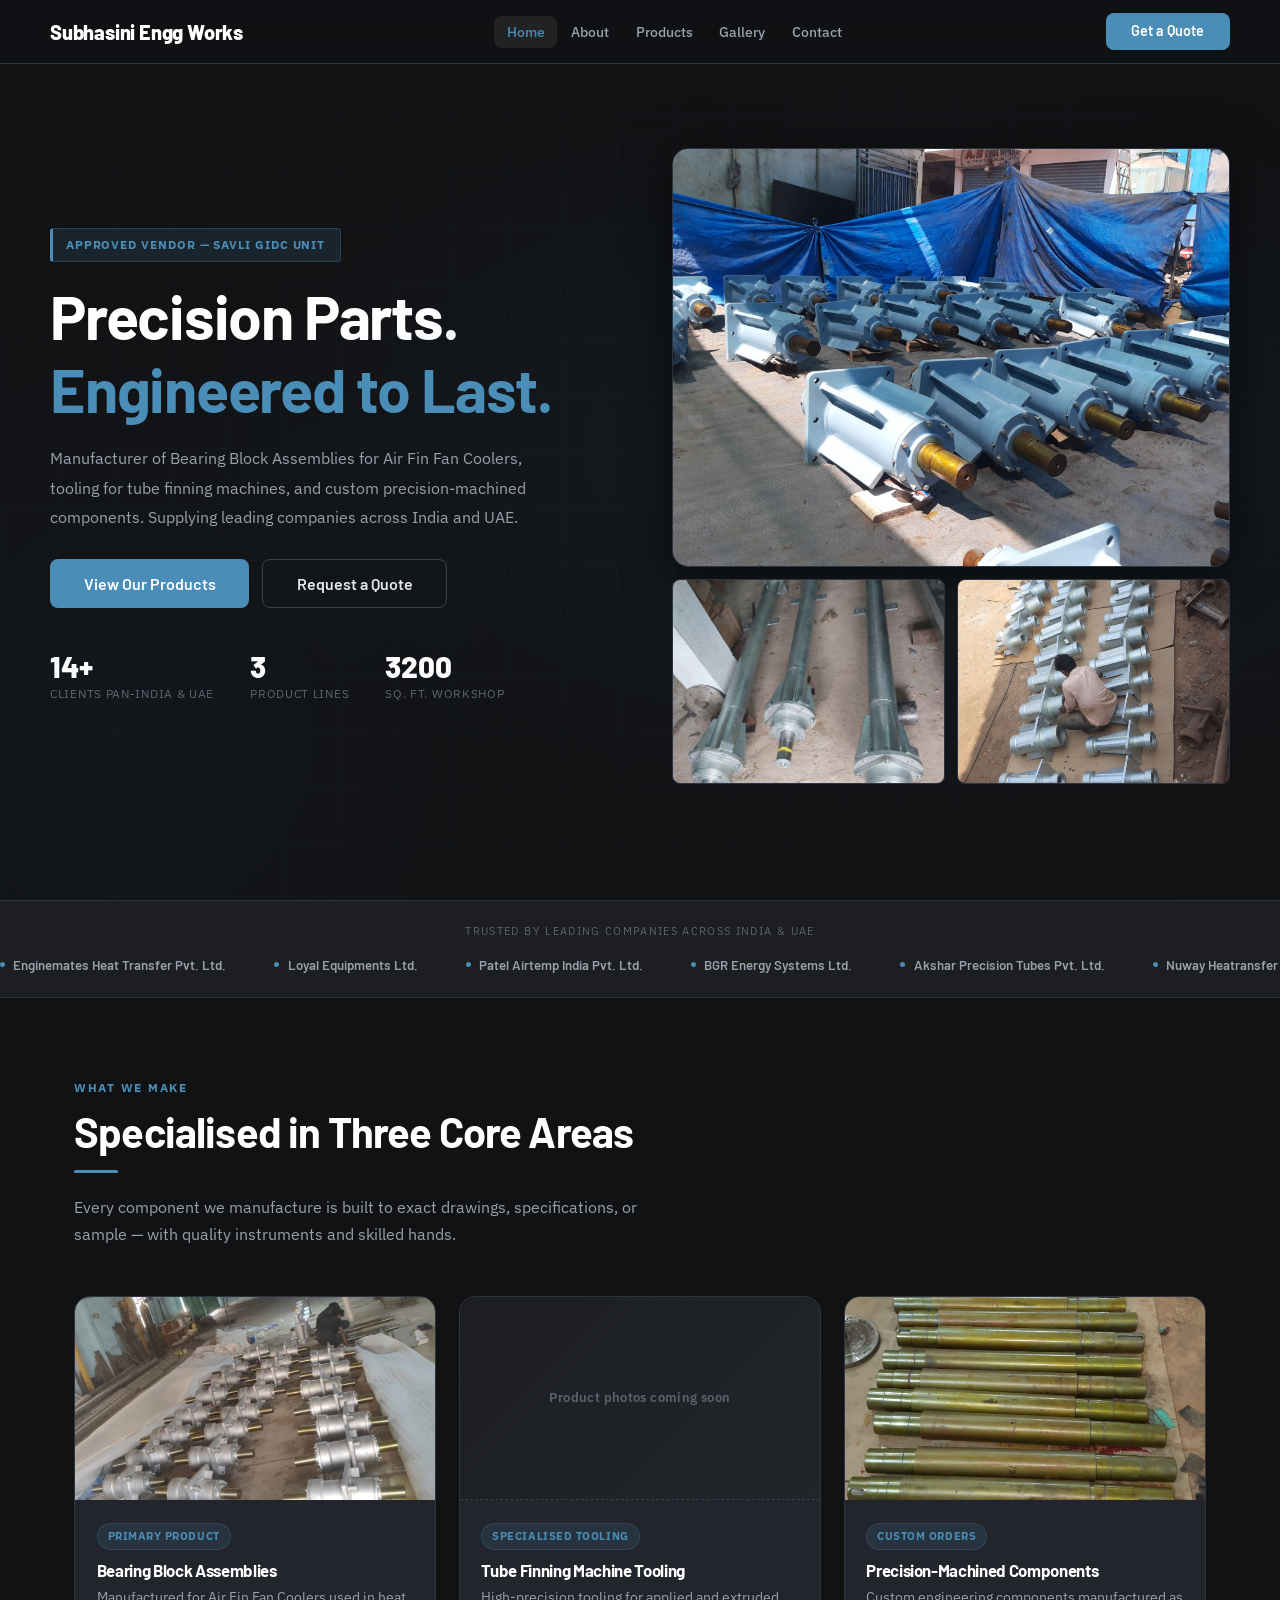
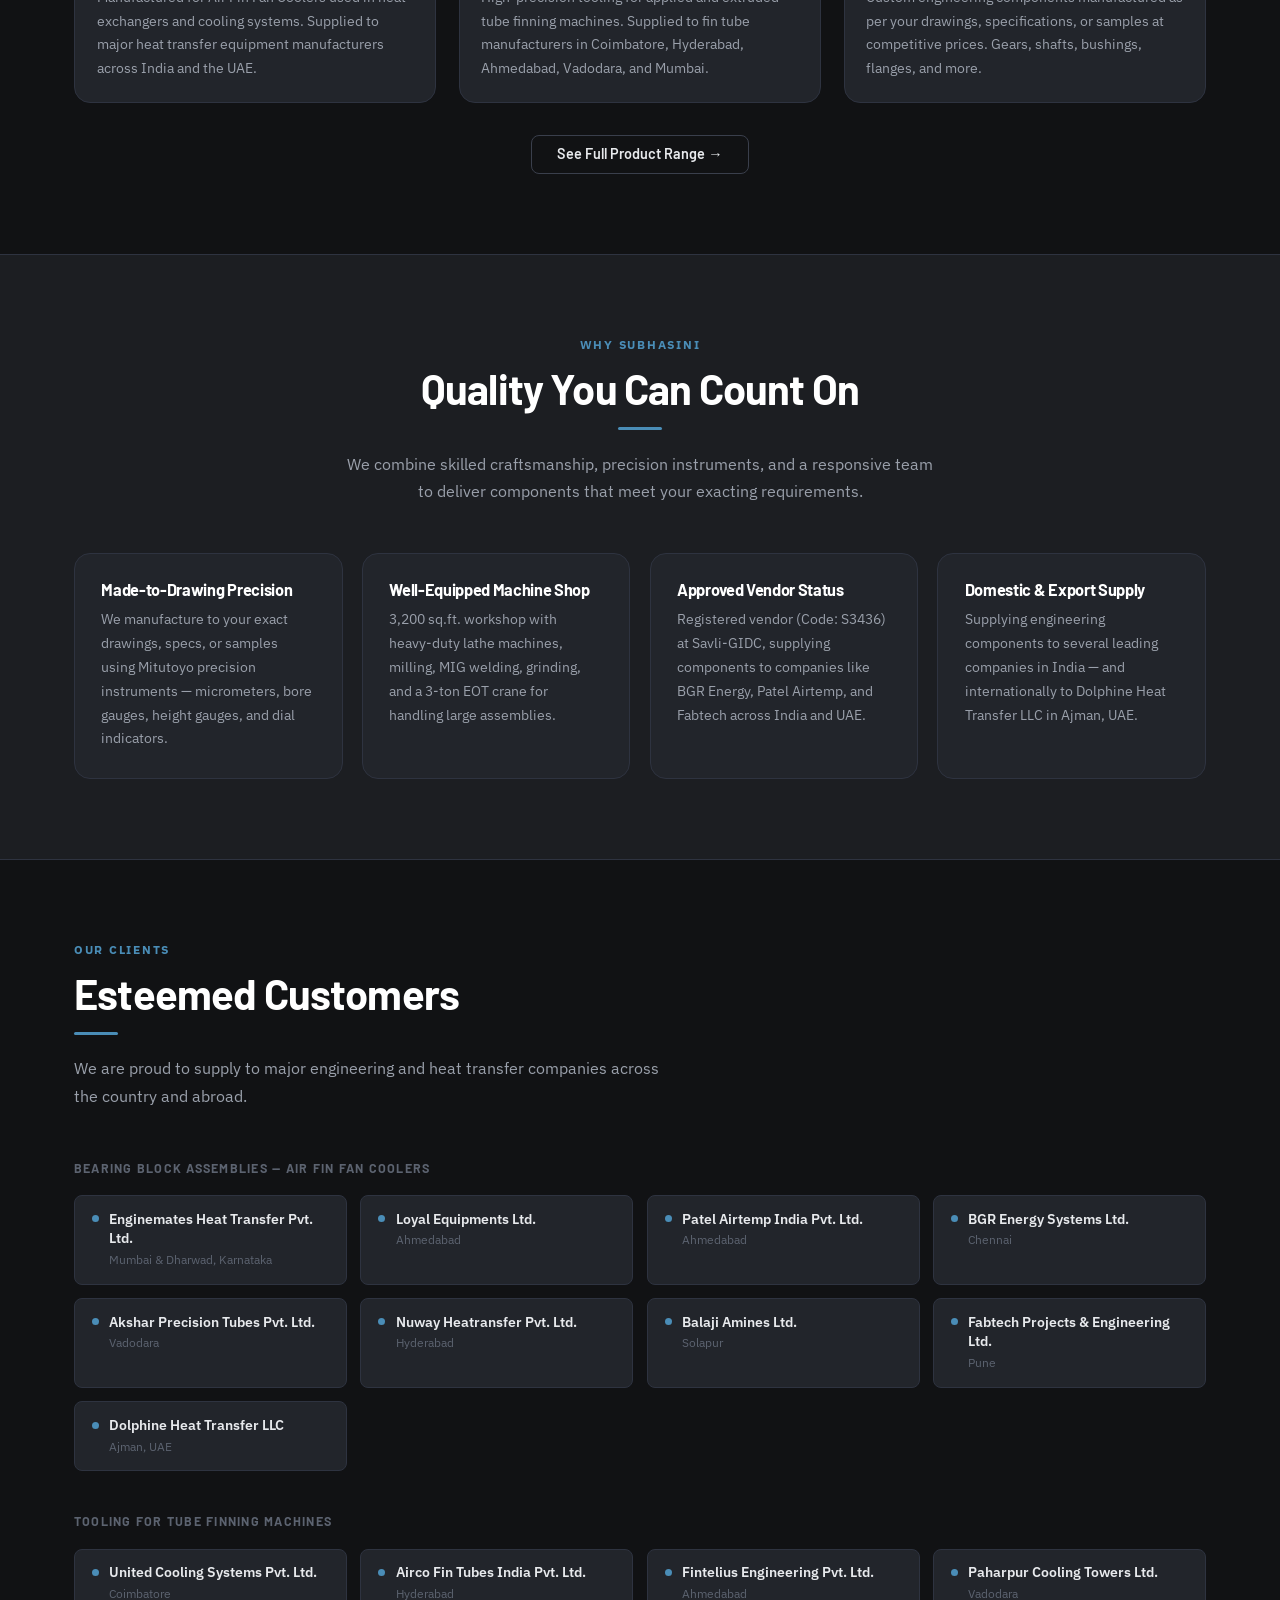
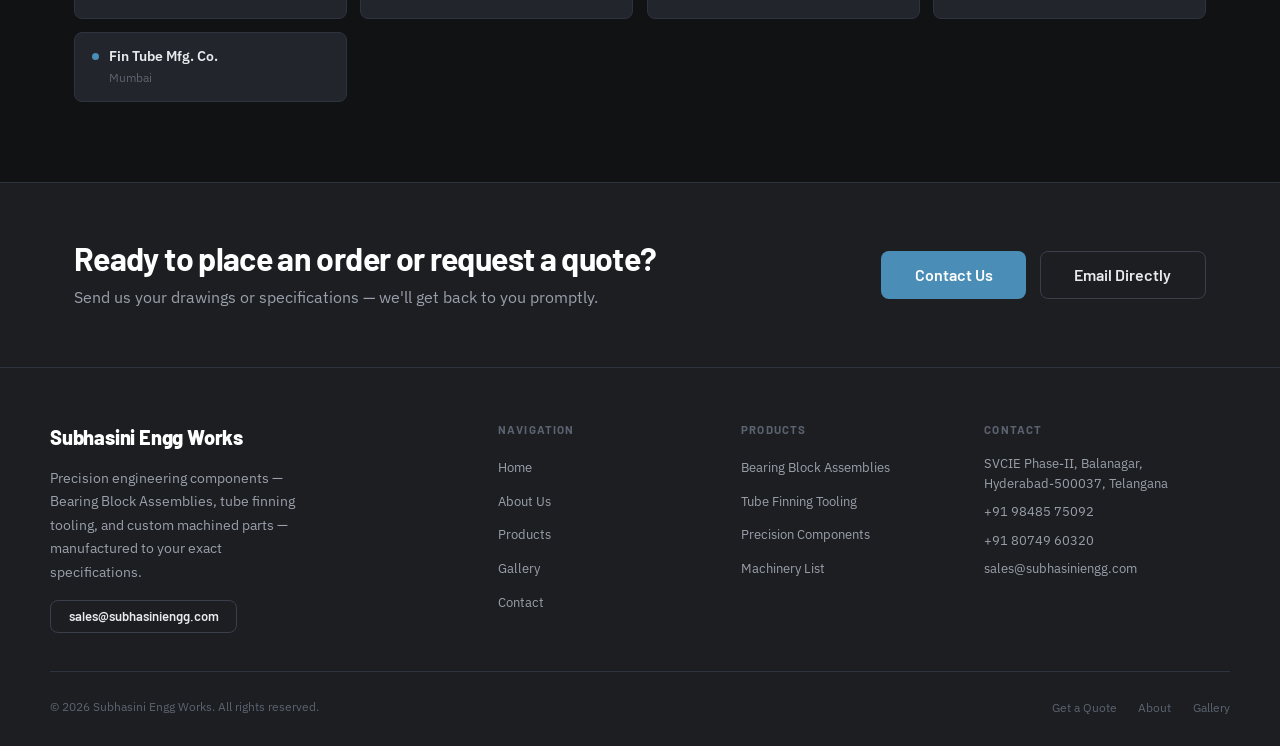
==== commit baf8fd65: "Remove all decorative icons/emojis, keep icons only on Contact page; fix Inter font and pill-shaped " ====
--- a/index.html
+++ b/index.html
@@ -7,7 +7,7 @@
   <meta name="description" content="Subhasini Engg Works manufactures Bearing Block Assemblies for Air Fin Fan Coolers, tooling for tube finning machines, and precision-machined components. Based in Hyderabad, supplying to leading companies across India and UAE." />
   <link rel="preconnect" href="https://fonts.googleapis.com" />
   <link rel="preconnect" href="https://fonts.gstatic.com" crossorigin />
-  <link href="https://fonts.googleapis.com/css2?family=Barlow:wght@400;600;700;800;900&family=Inter:wght@400;500;600&display=swap" rel="stylesheet" />
+  <link href="https://fonts.googleapis.com/css2?family=Barlow:wght@400;600;700;800;900&family=IBM+Plex+Sans:wght@400;500;600&display=swap" rel="stylesheet" />
   <link rel="stylesheet" href="assets/style.css" />
 </head>
 <body>
@@ -51,7 +51,6 @@
     <div class="hero-inner">
       <div class="hero-content">
         <div class="hero-badge">
-          <span class="hero-badge-dot"></span>
           Approved Vendor — Savli GIDC Unit
         </div>
         <h1 class="hero-title">
@@ -160,8 +159,7 @@
         <div class="product-card fade-up fade-up-delay-2">
           <div class="product-card-img" style="display:flex;align-items:center;justify-content:center;background:linear-gradient(135deg,var(--bg-secondary),var(--bg-card));border-bottom:1px dashed var(--border-light)">
             <div style="text-align:center;color:var(--text-muted);padding:1.5rem">
-              <div style="font-size:1.8rem;margin-bottom:.3rem">🛠️</div>
-              <div style="font-size:.78rem;font-weight:600">Product photos coming soon</div>
+              <div style="font-size:.82rem;font-weight:600;letter-spacing:.03em">Product photos coming soon</div>
             </div>
           </div>
           <div class="product-card-body">
@@ -198,22 +196,18 @@
       </div>
       <div class="features-grid">
         <div class="card fade-up fade-up-delay-1">
-          <div class="card-icon">🎯</div>
           <h3>Made-to-Drawing Precision</h3>
           <p>We manufacture to your exact drawings, specs, or samples using Mitutoyo precision instruments — micrometers, bore gauges, height gauges, and dial indicators.</p>
         </div>
         <div class="card fade-up fade-up-delay-2">
-          <div class="card-icon">🏭</div>
           <h3>Well-Equipped Machine Shop</h3>
           <p>3,200 sq.ft. workshop with heavy-duty lathe machines, milling, MIG welding, grinding, and a 3-ton EOT crane for handling large assemblies.</p>
         </div>
         <div class="card fade-up fade-up-delay-3">
-          <div class="card-icon">✅</div>
           <h3>Approved Vendor Status</h3>
           <p>Registered vendor (Code: S3436) at Savli-GIDC, supplying components to companies like BGR Energy, Patel Airtemp, and Fabtech across India and UAE.</p>
         </div>
         <div class="card fade-up fade-up-delay-4">
-          <div class="card-icon">🌍</div>
           <h3>Domestic &amp; Export Supply</h3>
           <p>Supplying engineering components to several leading companies in India — and internationally to Dolphine Heat Transfer LLC in Ajman, UAE.</p>
         </div>
@@ -243,7 +237,7 @@
         <div class="client-card"><div class="client-dot"></div><div><div class="client-name">Nuway Heatransfer Pvt. Ltd.</div><div class="client-city">Hyderabad</div></div></div>
         <div class="client-card"><div class="client-dot"></div><div><div class="client-name">Balaji Amines Ltd.</div><div class="client-city">Solapur</div></div></div>
         <div class="client-card"><div class="client-dot"></div><div><div class="client-name">Fabtech Projects &amp; Engineering Ltd.</div><div class="client-city">Pune</div></div></div>
-        <div class="client-card"><div class="client-dot"></div><div><div class="client-name">Dolphine Heat Transfer LLC</div><div class="client-city">Ajman, UAE 🇦🇪</div></div></div>
+        <div class="client-card"><div class="client-dot"></div><div><div class="client-name">Dolphine Heat Transfer LLC</div><div class="client-city">Ajman, UAE</div></div></div>
       </div>
 
       <p style="font-family:var(--font-head);font-size:.78rem;font-weight:700;letter-spacing:.1em;text-transform:uppercase;color:var(--text-muted);margin:2.5rem 0 1rem" class="fade-up">
@@ -269,7 +263,7 @@
         </div>
         <div style="display:flex;gap:.85rem;flex-wrap:wrap">
           <a href="contact.html" class="btn btn-primary btn-lg">Contact Us</a>
-          <a href="mailto:sales@subhasiniengg.com" class="btn btn-outline btn-lg">Email Directly</a>
+          <a href="#" data-email-user="sales" data-email-domain="subhasiniengg.com" class="btn btn-outline btn-lg">Email Directly</a>
         </div>
       </div>
     </div>
@@ -284,7 +278,7 @@
             <span class="nav-logo-name">Subhasini Engg Works</span>
           </a>
           <p>Precision engineering components — Bearing Block Assemblies, tube finning tooling, and custom machined parts — manufactured to your exact specifications.</p>
-          <a href="mailto:sales@subhasiniengg.com" class="btn btn-outline" style="font-size:.82rem;padding:.55rem 1.1rem">sales@subhasiniengg.com</a>
+          <a href="#" data-email-user="sales" data-email-domain="subhasiniengg.com" data-email-fill class="btn btn-outline" style="font-size:.82rem;padding:.55rem 1.1rem">Email Us</a>
         </div>
         <div>
           <div class="footer-heading">Navigation</div>
@@ -307,10 +301,10 @@
         </div>
         <div>
           <div class="footer-heading">Contact</div>
-          <div class="footer-contact-item">📍 SVCIE Phase-II, Balanagar,<br>Hyderabad-500037, Telangana</div>
-          <div class="footer-contact-item">📞 <a href="tel:+919848575092">+91 98485 75092</a></div>
-          <div class="footer-contact-item">📞 <a href="tel:+918074960320">+91 80749 60320</a></div>
-          <div class="footer-contact-item">✉️ <a href="mailto:sales@subhasiniengg.com">sales@subhasiniengg.com</a></div>
+          <div class="footer-contact-item">SVCIE Phase-II, Balanagar,<br>Hyderabad-500037, Telangana</div>
+          <div class="footer-contact-item"><a href="tel:+919848575092">+91 98485 75092</a></div>
+          <div class="footer-contact-item"><a href="tel:+918074960320">+91 80749 60320</a></div>
+          <div class="footer-contact-item"><a href="#" data-email-user="sales" data-email-domain="subhasiniengg.com" data-email-fill>Email Us</a></div>
         </div>
       </div>
       <div class="footer-bottom">
--- a/assets/style.css
+++ b/assets/style.css
@@ -17,7 +17,7 @@
   --white:         #ffffff;
   --success:       #4ab87a;
   --font-head:     'Barlow', sans-serif;
-  --font-body:     'Inter', sans-serif;
+  --font-body:     'IBM Plex Sans', sans-serif;
   --radius:        8px;
   --radius-lg:     16px;
   --shadow:        0 4px 24px rgba(0,0,0,.4);
@@ -85,9 +85,7 @@
 .hero-bg{position:absolute;inset:0;background:radial-gradient(ellipse 80% 60% at 70% 50%,rgba(74,141,183,.08) 0%,transparent 70%),radial-gradient(ellipse 50% 80% at 10% 80%,rgba(74,141,183,.04) 0%,transparent 60%);pointer-events:none}
 .hero-grid-overlay{position:absolute;inset:0;background-image:linear-gradient(rgba(74,141,183,.04) 1px,transparent 1px),linear-gradient(90deg,rgba(74,141,183,.04) 1px,transparent 1px);background-size:56px 56px;pointer-events:none;mask-image:radial-gradient(ellipse 100% 100% at center,black 30%,transparent 100%);-webkit-mask-image:radial-gradient(ellipse 100% 100% at center,black 30%,transparent 100%)}
 .hero-inner{max-width:1180px;margin:0 auto;width:100%;display:grid;grid-template-columns:1fr 1fr;gap:4rem;align-items:center}
-.hero-badge{display:inline-flex;align-items:center;gap:.42rem;padding:.28rem .82rem;background:var(--accent-glow);border:1px solid rgba(74,141,183,.3);border-radius:99px;font-size:.73rem;font-weight:700;color:var(--accent);margin-bottom:1.1rem;letter-spacing:.06em;text-transform:uppercase}
-.hero-badge-dot{width:6px;height:6px;background:var(--accent);border-radius:50%;animation:pulse 2s infinite}
-@keyframes pulse{0%,100%{opacity:1;transform:scale(1)}50%{opacity:.4;transform:scale(.65)}}
+.hero-badge{display:inline-flex;align-items:center;padding:.4rem .9rem .4rem .8rem;background:var(--accent-glow);border:1px solid rgba(74,141,183,.3);border-left:3px solid var(--accent);border-radius:3px;font-size:.72rem;font-weight:700;color:var(--accent);margin-bottom:1.1rem;letter-spacing:.08em;text-transform:uppercase}
 .hero-title{margin-bottom:1.1rem}
 .hero-title .highlight{color:var(--accent)}
 .hero-desc{font-size:1.02rem;line-height:1.8;margin-bottom:1.75rem;max-width:490px}
@@ -115,8 +113,7 @@
 .features-grid{display:grid;grid-template-columns:repeat(auto-fit,minmax(235px,1fr));gap:1.2rem}
 .card{background:var(--bg-card);border:1px solid var(--border);border-radius:var(--radius-lg);padding:1.65rem;transition:all .25s}
 .card:hover{background:var(--bg-card-hover);border-color:var(--border-light);transform:translateY(-3px);box-shadow:var(--shadow)}
-.card-icon{width:46px;height:46px;background:var(--accent-glow);border:1px solid rgba(74,141,183,.2);border-radius:var(--radius);display:flex;align-items:center;justify-content:center;margin-bottom:1rem;font-size:1.3rem}
-.card h3{margin-bottom:.38rem;font-size:1.02rem}
+.card h3{margin-bottom:.5rem;font-size:1.02rem}
 .card p{font-size:.88rem}
 
 /* ---- PRODUCTS ---- */
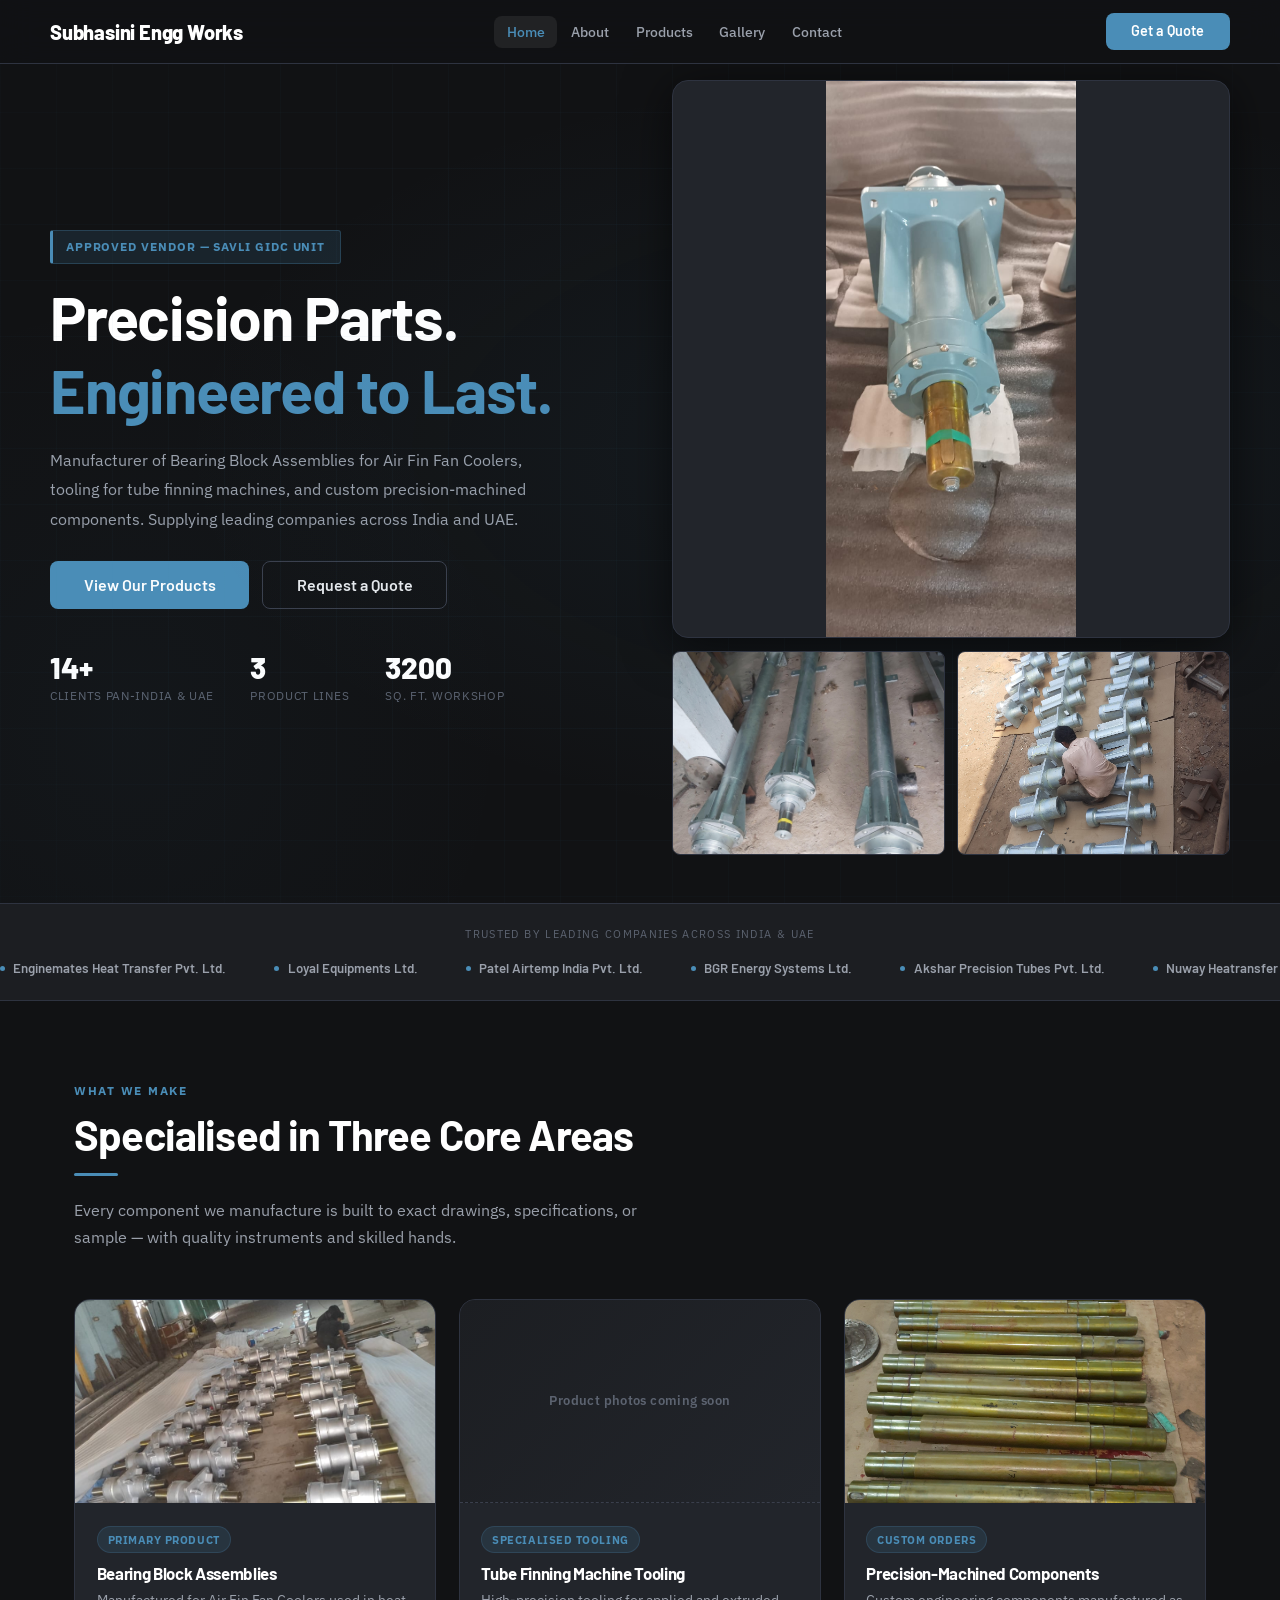
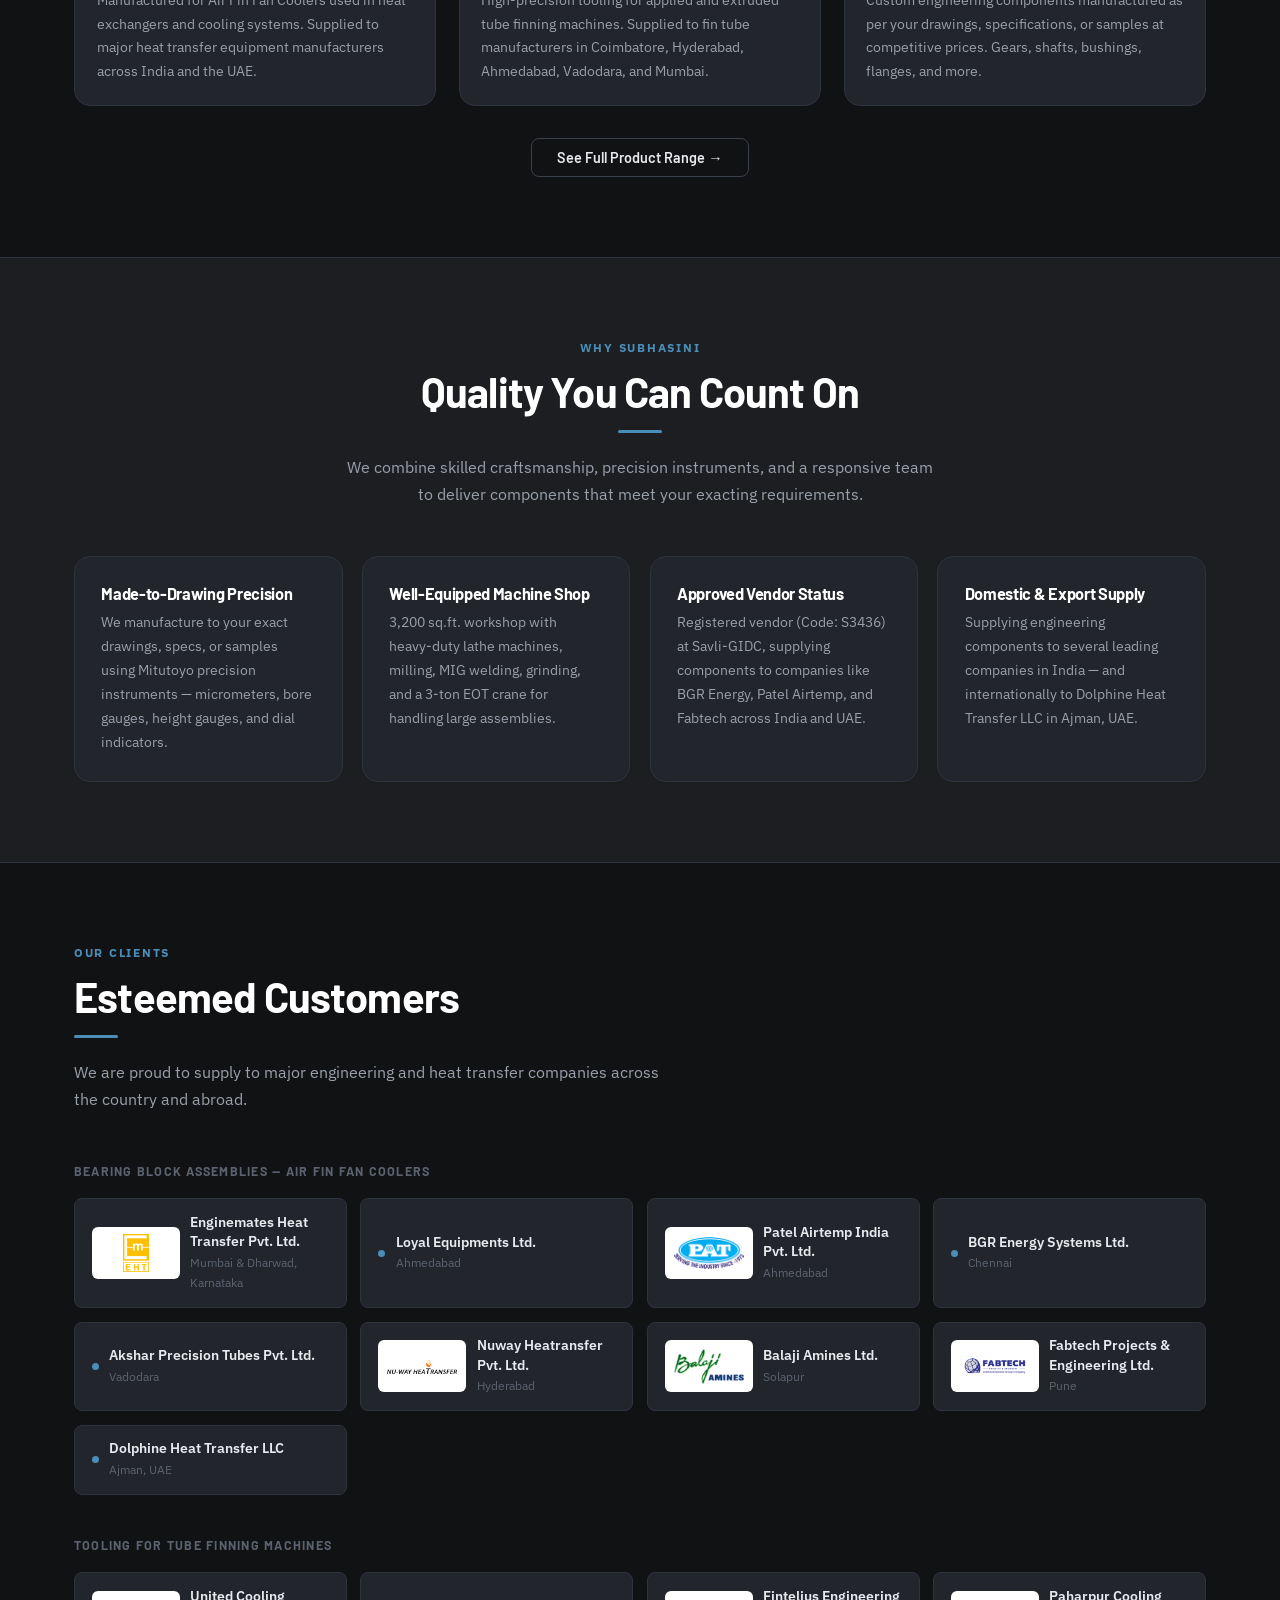
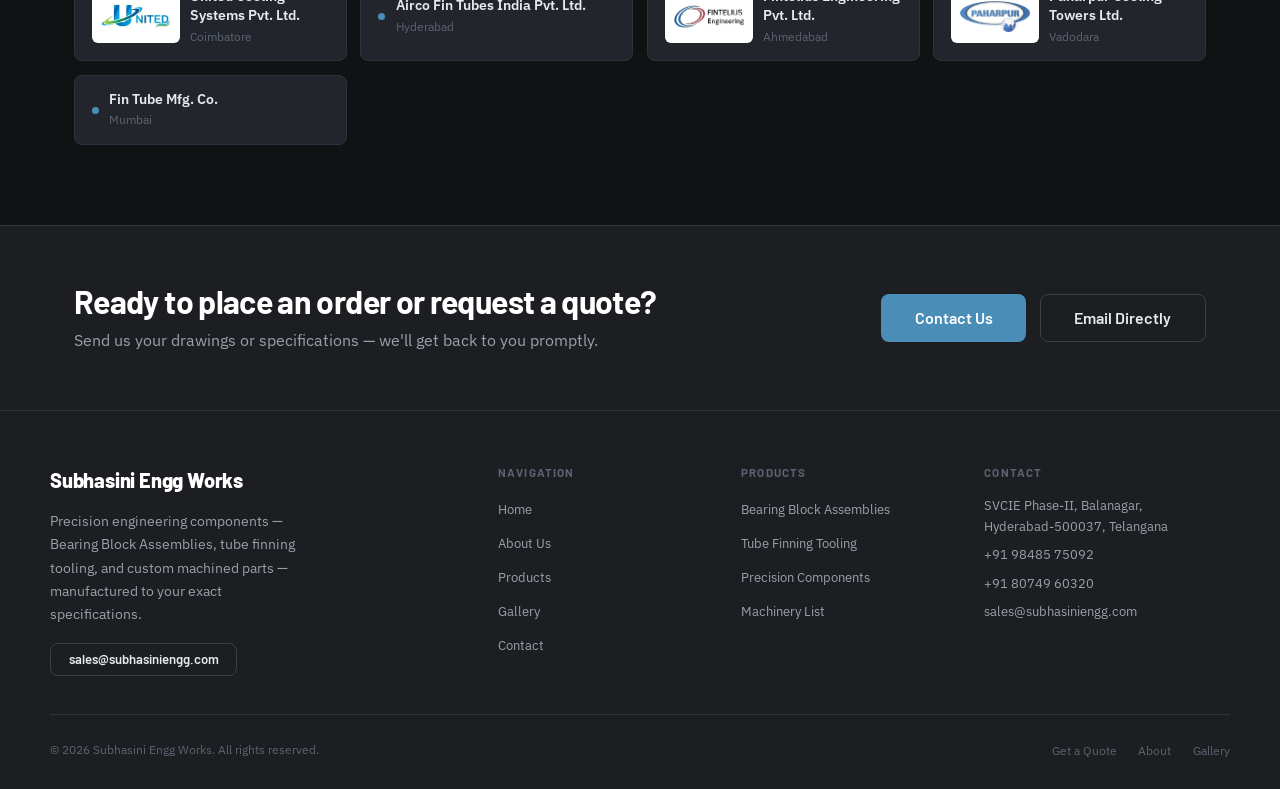
==== commit 9deccfa3: "Add client logos, full bearing block hero image" ====
--- a/index.html
+++ b/index.html
@@ -81,7 +81,7 @@
       </div>
       <div class="hero-visual">
         <div class="hero-img-main">
-          <img src="assets/images/105.jpg" alt="Bearing block assemblies manufactured at Subhasini Engg Works, ready for dispatch" loading="eager" />
+          <img src="assets/images/116.jpeg" alt="Finished bearing block assembly with brass shaft, painted housing and mounting flange" loading="eager" />
         </div>
         <div class="hero-img-grid">
           <div class="hero-img-thumb">
@@ -229,14 +229,14 @@
         Bearing Block Assemblies — Air Fin Fan Coolers
       </p>
       <div class="clients-grid fade-up">
-        <div class="client-card"><div class="client-dot"></div><div><div class="client-name">Enginemates Heat Transfer Pvt. Ltd.</div><div class="client-city">Mumbai &amp; Dharwad, Karnataka</div></div></div>
+        <div class="client-card"><div class="client-logo"><img src="assets/images/clients/enginemates.png" alt="" loading="lazy"></div><div><div class="client-name">Enginemates Heat Transfer Pvt. Ltd.</div><div class="client-city">Mumbai &amp; Dharwad, Karnataka</div></div></div>
         <div class="client-card"><div class="client-dot"></div><div><div class="client-name">Loyal Equipments Ltd.</div><div class="client-city">Ahmedabad</div></div></div>
-        <div class="client-card"><div class="client-dot"></div><div><div class="client-name">Patel Airtemp India Pvt. Ltd.</div><div class="client-city">Ahmedabad</div></div></div>
+        <div class="client-card"><div class="client-logo"><img src="assets/images/clients/patel.png" alt="" loading="lazy"></div><div><div class="client-name">Patel Airtemp India Pvt. Ltd.</div><div class="client-city">Ahmedabad</div></div></div>
         <div class="client-card"><div class="client-dot"></div><div><div class="client-name">BGR Energy Systems Ltd.</div><div class="client-city">Chennai</div></div></div>
         <div class="client-card"><div class="client-dot"></div><div><div class="client-name">Akshar Precision Tubes Pvt. Ltd.</div><div class="client-city">Vadodara</div></div></div>
-        <div class="client-card"><div class="client-dot"></div><div><div class="client-name">Nuway Heatransfer Pvt. Ltd.</div><div class="client-city">Hyderabad</div></div></div>
-        <div class="client-card"><div class="client-dot"></div><div><div class="client-name">Balaji Amines Ltd.</div><div class="client-city">Solapur</div></div></div>
-        <div class="client-card"><div class="client-dot"></div><div><div class="client-name">Fabtech Projects &amp; Engineering Ltd.</div><div class="client-city">Pune</div></div></div>
+        <div class="client-card"><div class="client-logo"><img src="assets/images/clients/nuway.png" alt="" loading="lazy"></div><div><div class="client-name">Nuway Heatransfer Pvt. Ltd.</div><div class="client-city">Hyderabad</div></div></div>
+        <div class="client-card"><div class="client-logo"><img src="assets/images/clients/balaji.png" alt="" loading="lazy"></div><div><div class="client-name">Balaji Amines Ltd.</div><div class="client-city">Solapur</div></div></div>
+        <div class="client-card"><div class="client-logo"><img src="assets/images/clients/fabtech.png" alt="" loading="lazy"></div><div><div class="client-name">Fabtech Projects &amp; Engineering Ltd.</div><div class="client-city">Pune</div></div></div>
         <div class="client-card"><div class="client-dot"></div><div><div class="client-name">Dolphine Heat Transfer LLC</div><div class="client-city">Ajman, UAE</div></div></div>
       </div>
 
@@ -244,10 +244,10 @@
         Tooling for Tube Finning Machines
       </p>
       <div class="clients-grid fade-up">
-        <div class="client-card"><div class="client-dot"></div><div><div class="client-name">United Cooling Systems Pvt. Ltd.</div><div class="client-city">Coimbatore</div></div></div>
+        <div class="client-card"><div class="client-logo"><img src="assets/images/clients/united.png" alt="" loading="lazy"></div><div><div class="client-name">United Cooling Systems Pvt. Ltd.</div><div class="client-city">Coimbatore</div></div></div>
         <div class="client-card"><div class="client-dot"></div><div><div class="client-name">Airco Fin Tubes India Pvt. Ltd.</div><div class="client-city">Hyderabad</div></div></div>
-        <div class="client-card"><div class="client-dot"></div><div><div class="client-name">Fintelius Engineering Pvt. Ltd.</div><div class="client-city">Ahmedabad</div></div></div>
-        <div class="client-card"><div class="client-dot"></div><div><div class="client-name">Paharpur Cooling Towers Ltd.</div><div class="client-city">Vadodara</div></div></div>
+        <div class="client-card"><div class="client-logo"><img src="assets/images/clients/fintelius.png" alt="" loading="lazy"></div><div><div class="client-name">Fintelius Engineering Pvt. Ltd.</div><div class="client-city">Ahmedabad</div></div></div>
+        <div class="client-card"><div class="client-logo"><img src="assets/images/clients/paharpur.png" alt="" loading="lazy"></div><div><div class="client-name">Paharpur Cooling Towers Ltd.</div><div class="client-city">Vadodara</div></div></div>
         <div class="client-card"><div class="client-dot"></div><div><div class="client-name">Fin Tube Mfg. Co.</div><div class="client-city">Mumbai</div></div></div>
       </div>
     </div>
--- a/assets/style.css
+++ b/assets/style.css
@@ -94,8 +94,9 @@
 .stat-value{font-family:var(--font-head);font-size:1.85rem;font-weight:800;color:var(--white);line-height:1}
 .stat-label{font-size:.73rem;color:var(--text-muted);text-transform:uppercase;letter-spacing:.06em;margin-top:.18rem}
 .hero-visual{position:relative;display:flex;flex-direction:column;gap:.8rem}
-.hero-img-main{border-radius:var(--radius-lg);overflow:hidden;aspect-ratio:4/3;border:1px solid var(--border);box-shadow:var(--shadow-lg)}
-.hero-img-main img,.hero-img-thumb img{width:100%;height:100%;object-fit:cover}
+.hero-img-main{border-radius:var(--radius-lg);overflow:hidden;height:min(62vh,560px);background:var(--bg-card);border:1px solid var(--border);box-shadow:var(--shadow-lg)}
+.hero-img-main img{width:100%;height:100%;object-fit:contain}
+.hero-img-thumb img{width:100%;height:100%;object-fit:cover}
 .hero-img-grid{display:grid;grid-template-columns:1fr 1fr;gap:.8rem}
 .hero-img-thumb{border-radius:var(--radius);overflow:hidden;aspect-ratio:4/3;border:1px solid var(--border)}
 
@@ -190,9 +191,11 @@
 
 /* ---- CLIENTS ---- */
 .clients-grid{display:grid;grid-template-columns:repeat(auto-fill,minmax(225px,1fr));gap:.85rem}
-.client-card{background:var(--bg-card);border:1px solid var(--border);border-radius:var(--radius);padding:.85rem 1.05rem;display:flex;align-items:flex-start;gap:.65rem;transition:all .2s}
+.client-card{background:var(--bg-card);border:1px solid var(--border);border-radius:var(--radius);padding:.85rem 1.05rem;display:flex;align-items:center;gap:.65rem;transition:all .2s}
 .client-card:hover{border-color:rgba(74,141,183,.3);background:var(--bg-card-hover)}
-.client-dot{width:7px;height:7px;background:var(--accent);border-radius:50%;margin-top:.36rem;flex-shrink:0}
+.client-logo{width:88px;height:52px;background:#fff;border-radius:6px;padding:7px 9px;display:flex;align-items:center;justify-content:center;flex-shrink:0}
+.client-logo img{max-width:100%;max-height:100%;object-fit:contain}
+.client-dot{width:7px;height:7px;background:var(--accent);border-radius:50%;flex-shrink:0}
 .client-name{font-size:.87rem;font-weight:600;color:var(--text-primary);line-height:1.4}
 .client-city{font-size:.74rem;color:var(--text-muted);margin-top:.08rem}
 
@@ -262,6 +265,6 @@
 }
 @media(max-width:480px){
   .hero-stats{gap:1.2rem;flex-wrap:wrap}
-  .hero-img-main{aspect-ratio:3/2}
+  .hero-img-main{height:420px}
   .gallery-grid{grid-template-columns:1fr 1fr}
 }
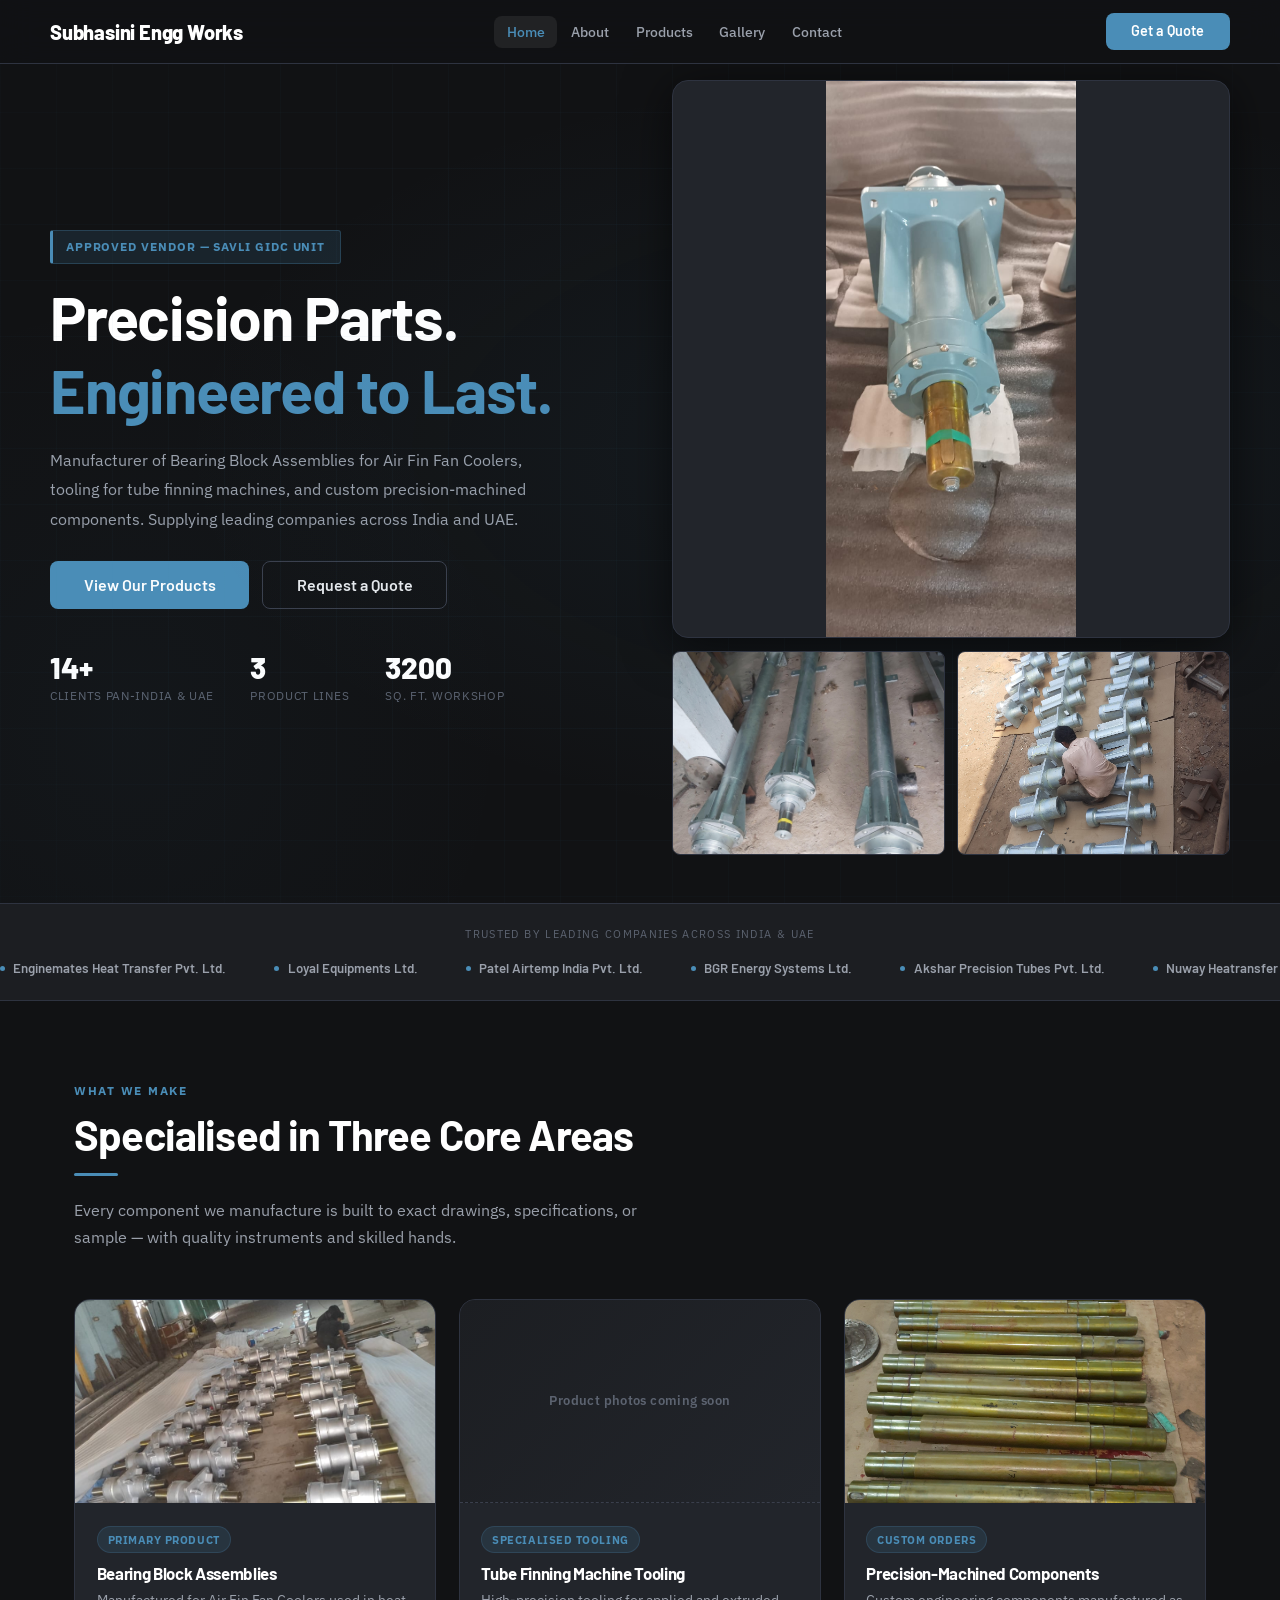
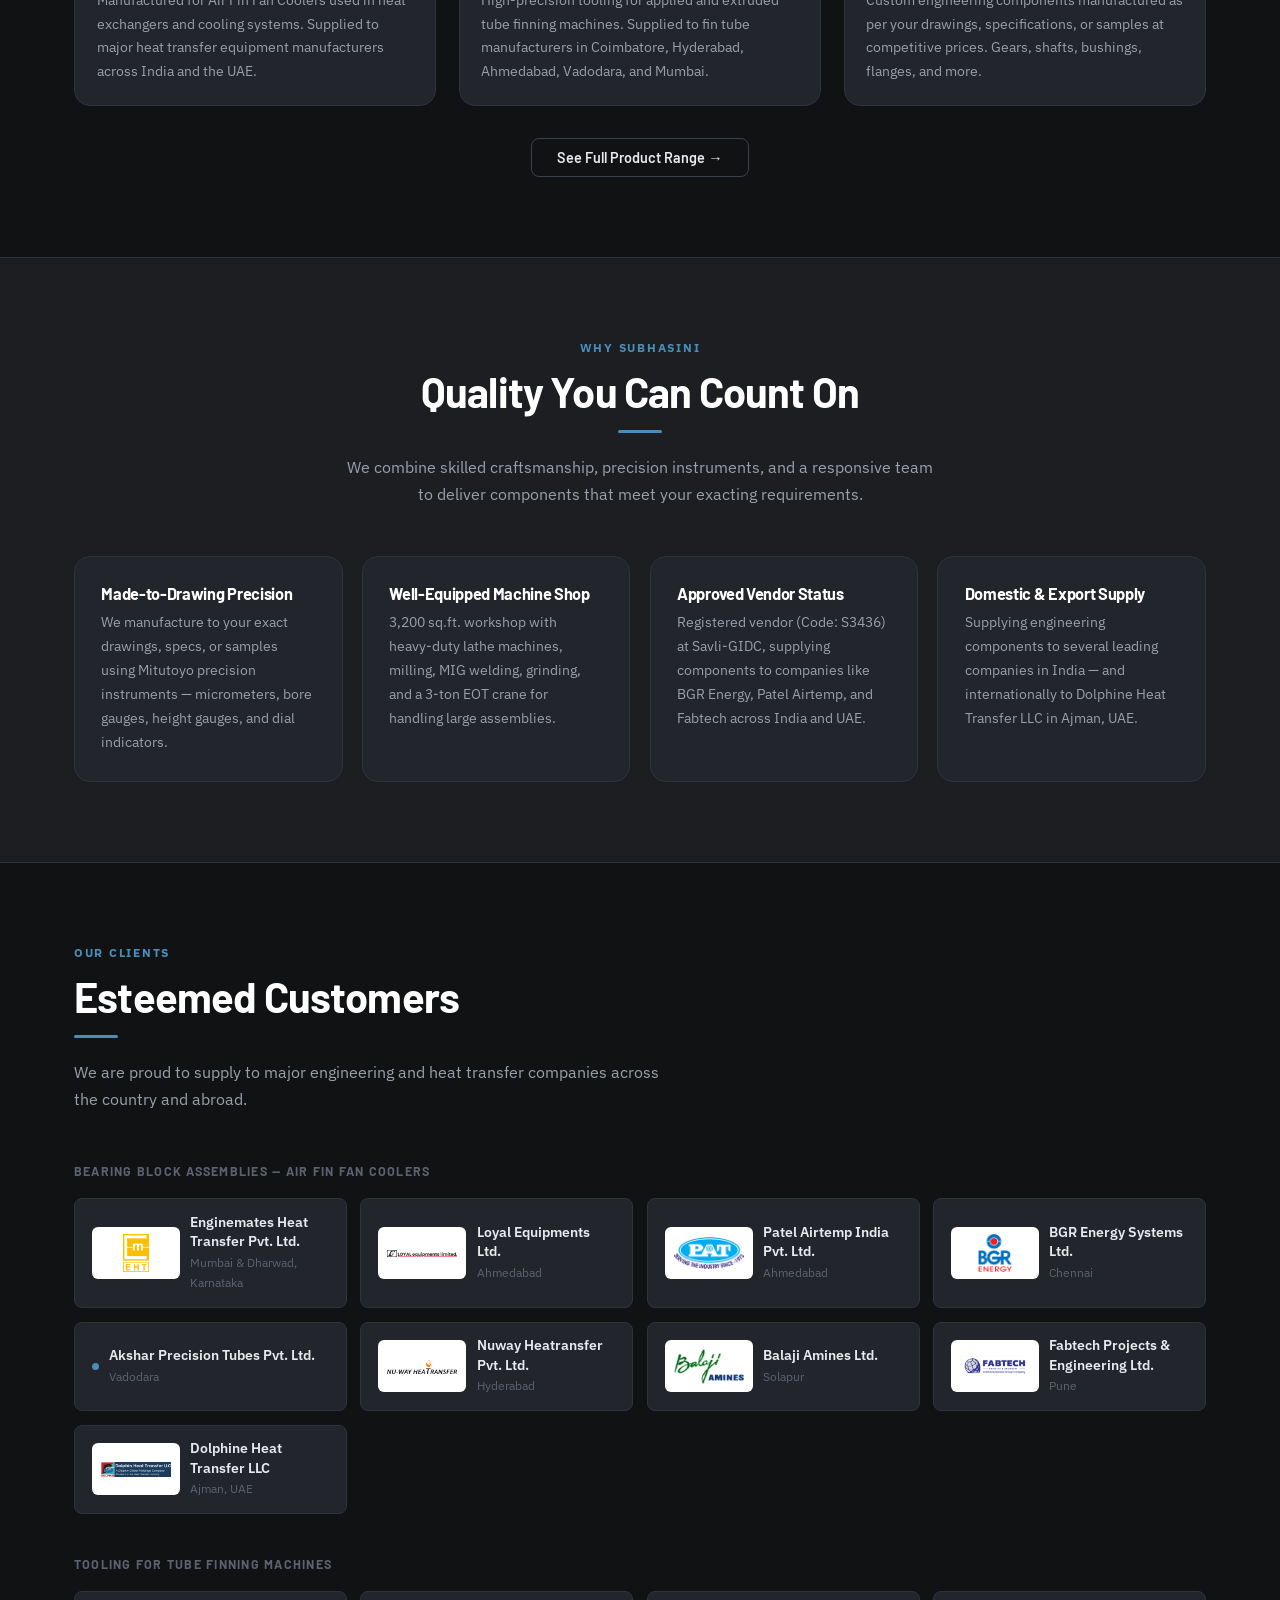
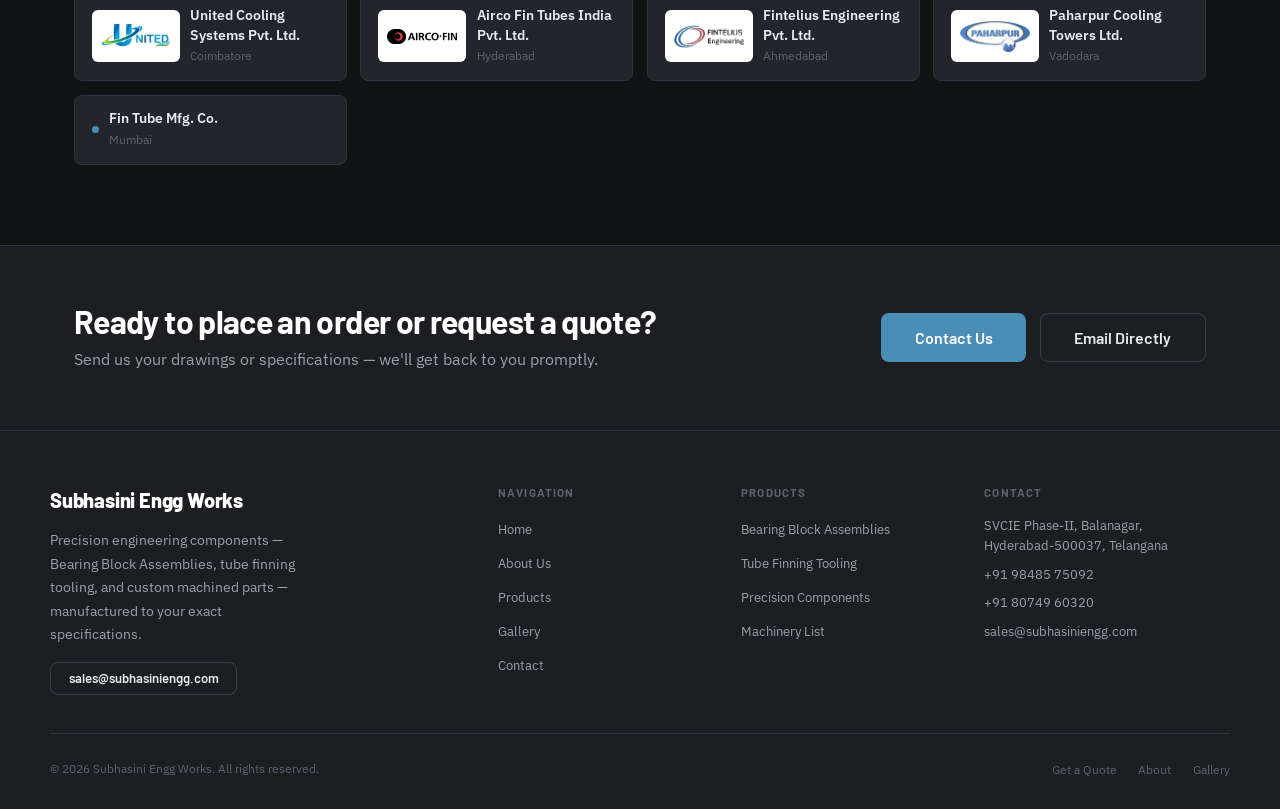
==== commit aacd4f2a: "Add remaining client logos" ====
--- a/index.html
+++ b/index.html
@@ -230,14 +230,14 @@
       </p>
       <div class="clients-grid fade-up">
         <div class="client-card"><div class="client-logo"><img src="assets/images/clients/enginemates.png" alt="" loading="lazy"></div><div><div class="client-name">Enginemates Heat Transfer Pvt. Ltd.</div><div class="client-city">Mumbai &amp; Dharwad, Karnataka</div></div></div>
-        <div class="client-card"><div class="client-dot"></div><div><div class="client-name">Loyal Equipments Ltd.</div><div class="client-city">Ahmedabad</div></div></div>
+        <div class="client-card"><div class="client-logo"><img src="assets/images/clients/loyal.png" alt="" loading="lazy"></div><div><div class="client-name">Loyal Equipments Ltd.</div><div class="client-city">Ahmedabad</div></div></div>
         <div class="client-card"><div class="client-logo"><img src="assets/images/clients/patel.png" alt="" loading="lazy"></div><div><div class="client-name">Patel Airtemp India Pvt. Ltd.</div><div class="client-city">Ahmedabad</div></div></div>
-        <div class="client-card"><div class="client-dot"></div><div><div class="client-name">BGR Energy Systems Ltd.</div><div class="client-city">Chennai</div></div></div>
+        <div class="client-card"><div class="client-logo"><img src="assets/images/clients/bgr.png" alt="" loading="lazy"></div><div><div class="client-name">BGR Energy Systems Ltd.</div><div class="client-city">Chennai</div></div></div>
         <div class="client-card"><div class="client-dot"></div><div><div class="client-name">Akshar Precision Tubes Pvt. Ltd.</div><div class="client-city">Vadodara</div></div></div>
         <div class="client-card"><div class="client-logo"><img src="assets/images/clients/nuway.png" alt="" loading="lazy"></div><div><div class="client-name">Nuway Heatransfer Pvt. Ltd.</div><div class="client-city">Hyderabad</div></div></div>
         <div class="client-card"><div class="client-logo"><img src="assets/images/clients/balaji.png" alt="" loading="lazy"></div><div><div class="client-name">Balaji Amines Ltd.</div><div class="client-city">Solapur</div></div></div>
         <div class="client-card"><div class="client-logo"><img src="assets/images/clients/fabtech.png" alt="" loading="lazy"></div><div><div class="client-name">Fabtech Projects &amp; Engineering Ltd.</div><div class="client-city">Pune</div></div></div>
-        <div class="client-card"><div class="client-dot"></div><div><div class="client-name">Dolphine Heat Transfer LLC</div><div class="client-city">Ajman, UAE</div></div></div>
+        <div class="client-card"><div class="client-logo"><img src="assets/images/clients/dolphin.png" alt="" loading="lazy"></div><div><div class="client-name">Dolphine Heat Transfer LLC</div><div class="client-city">Ajman, UAE</div></div></div>
       </div>
 
       <p style="font-family:var(--font-head);font-size:.78rem;font-weight:700;letter-spacing:.1em;text-transform:uppercase;color:var(--text-muted);margin:2.5rem 0 1rem" class="fade-up">
@@ -245,7 +245,7 @@
       </p>
       <div class="clients-grid fade-up">
         <div class="client-card"><div class="client-logo"><img src="assets/images/clients/united.png" alt="" loading="lazy"></div><div><div class="client-name">United Cooling Systems Pvt. Ltd.</div><div class="client-city">Coimbatore</div></div></div>
-        <div class="client-card"><div class="client-dot"></div><div><div class="client-name">Airco Fin Tubes India Pvt. Ltd.</div><div class="client-city">Hyderabad</div></div></div>
+        <div class="client-card"><div class="client-logo"><img src="assets/images/clients/airco.png" alt="" loading="lazy"></div><div><div class="client-name">Airco Fin Tubes India Pvt. Ltd.</div><div class="client-city">Hyderabad</div></div></div>
         <div class="client-card"><div class="client-logo"><img src="assets/images/clients/fintelius.png" alt="" loading="lazy"></div><div><div class="client-name">Fintelius Engineering Pvt. Ltd.</div><div class="client-city">Ahmedabad</div></div></div>
         <div class="client-card"><div class="client-logo"><img src="assets/images/clients/paharpur.png" alt="" loading="lazy"></div><div><div class="client-name">Paharpur Cooling Towers Ltd.</div><div class="client-city">Vadodara</div></div></div>
         <div class="client-card"><div class="client-dot"></div><div><div class="client-name">Fin Tube Mfg. Co.</div><div class="client-city">Mumbai</div></div></div>
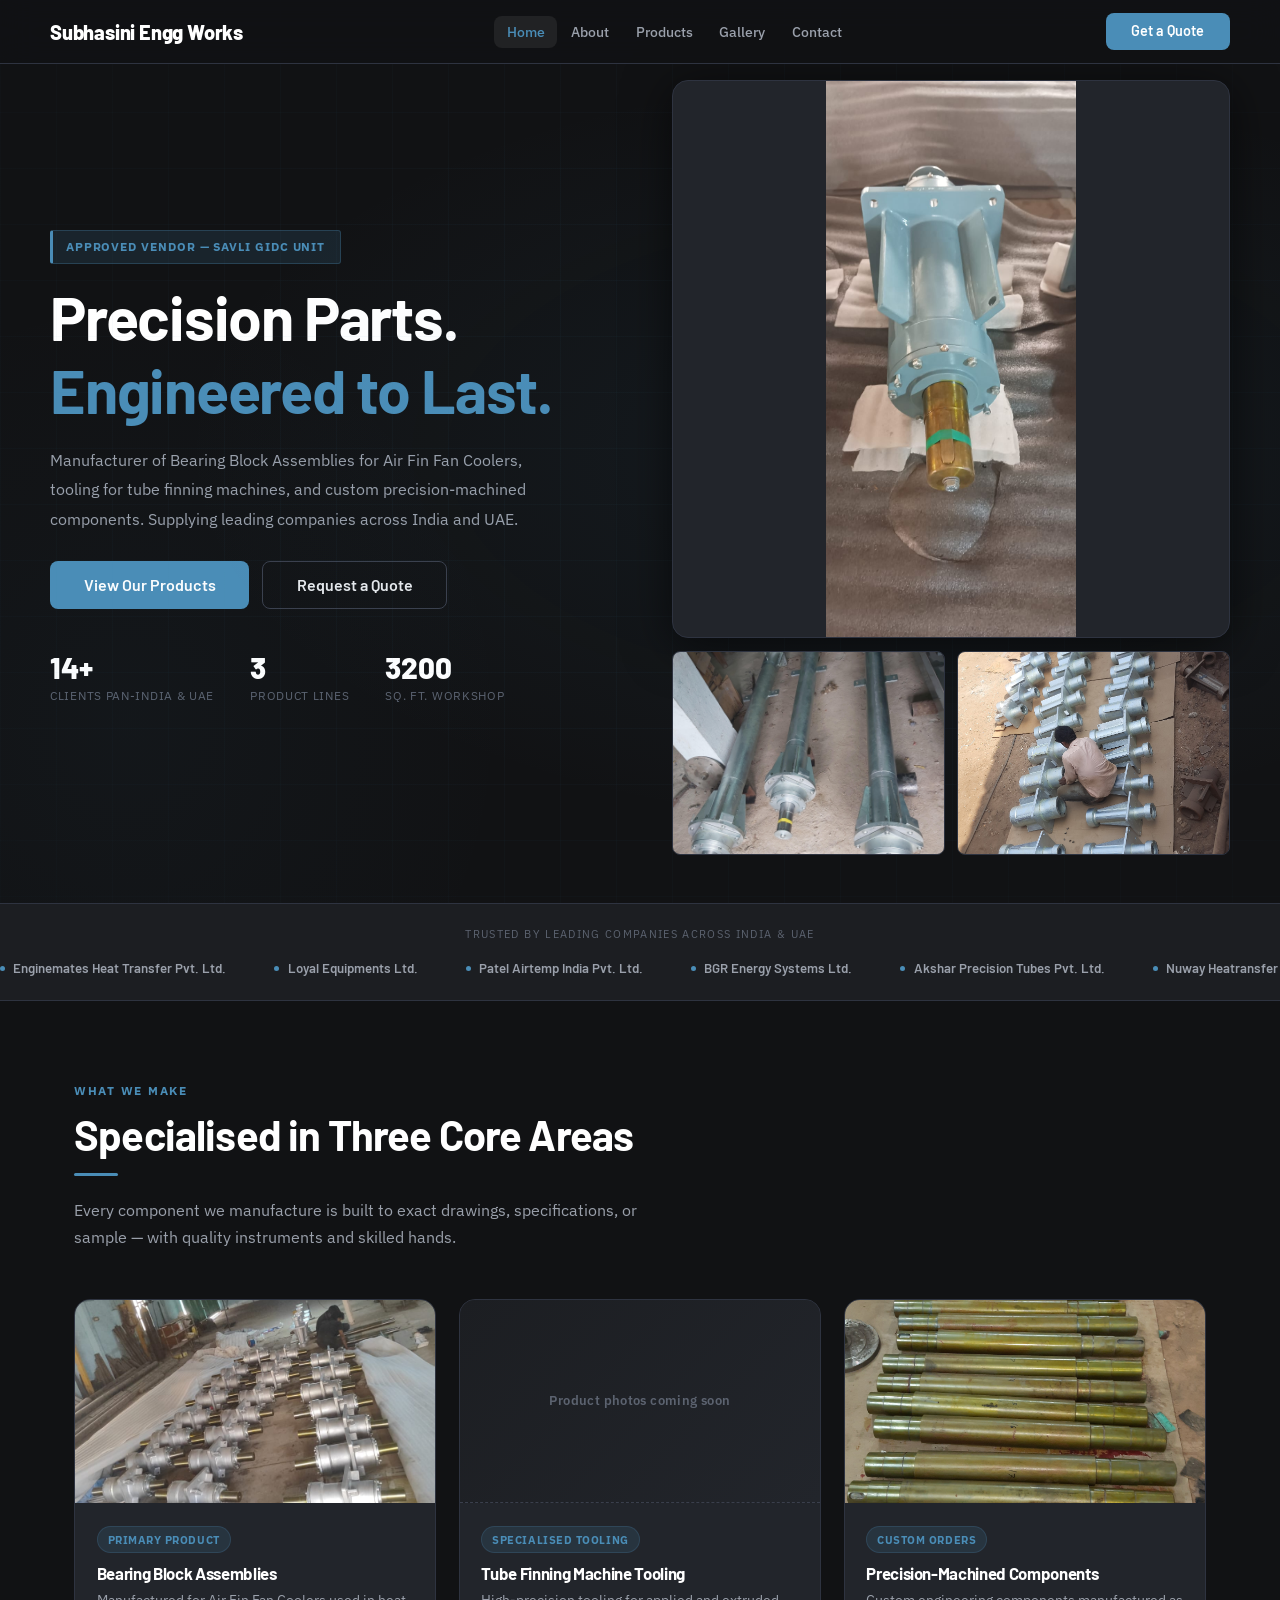
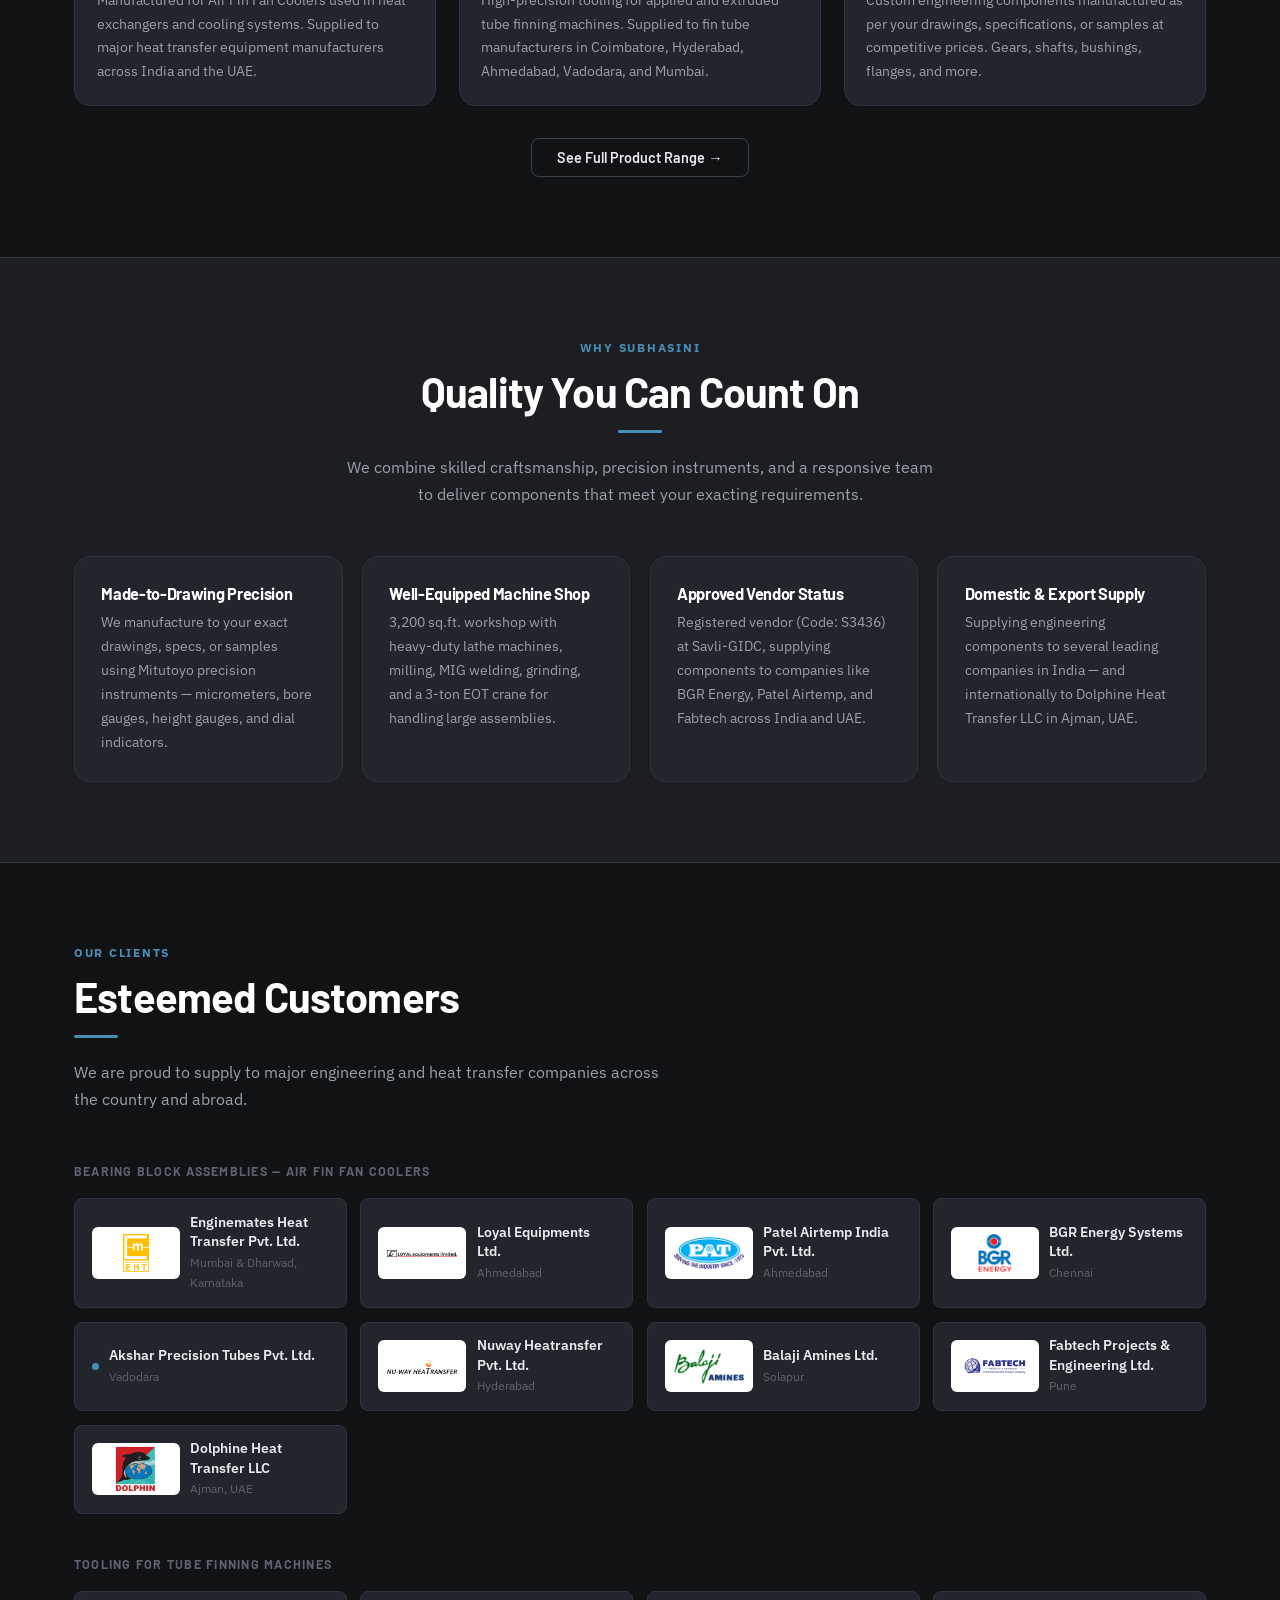
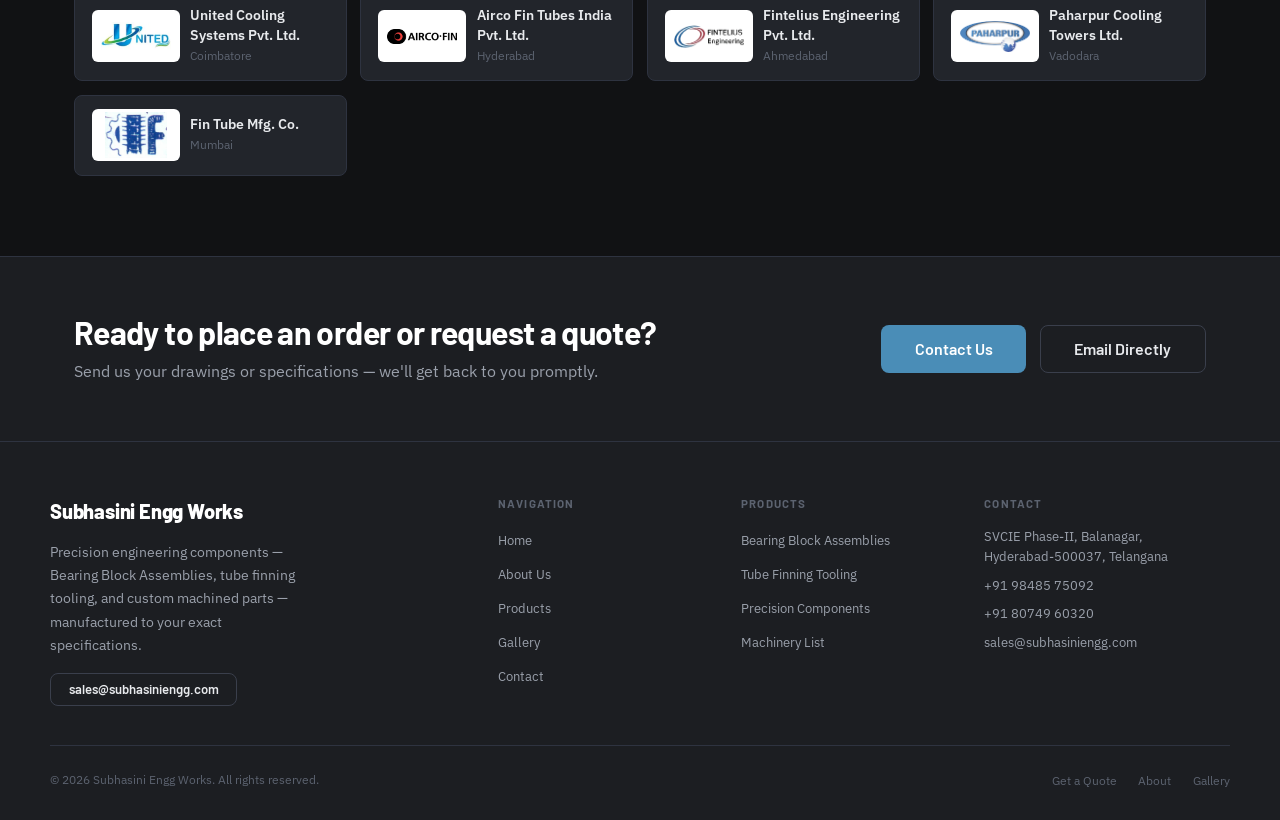
==== commit c9ed4af7: "Fin Tube Mfg and Dolphin logos" ====
--- a/index.html
+++ b/index.html
@@ -237,7 +237,7 @@
         <div class="client-card"><div class="client-logo"><img src="assets/images/clients/nuway.png" alt="" loading="lazy"></div><div><div class="client-name">Nuway Heatransfer Pvt. Ltd.</div><div class="client-city">Hyderabad</div></div></div>
         <div class="client-card"><div class="client-logo"><img src="assets/images/clients/balaji.png" alt="" loading="lazy"></div><div><div class="client-name">Balaji Amines Ltd.</div><div class="client-city">Solapur</div></div></div>
         <div class="client-card"><div class="client-logo"><img src="assets/images/clients/fabtech.png" alt="" loading="lazy"></div><div><div class="client-name">Fabtech Projects &amp; Engineering Ltd.</div><div class="client-city">Pune</div></div></div>
-        <div class="client-card"><div class="client-logo"><img src="assets/images/clients/dolphin.png" alt="" loading="lazy"></div><div><div class="client-name">Dolphine Heat Transfer LLC</div><div class="client-city">Ajman, UAE</div></div></div>
+        <div class="client-card"><div class="client-logo tight"><img src="assets/images/clients/dolphin.png" alt="" loading="lazy"></div><div><div class="client-name">Dolphine Heat Transfer LLC</div><div class="client-city">Ajman, UAE</div></div></div>
       </div>
 
       <p style="font-family:var(--font-head);font-size:.78rem;font-weight:700;letter-spacing:.1em;text-transform:uppercase;color:var(--text-muted);margin:2.5rem 0 1rem" class="fade-up">
@@ -248,7 +248,7 @@
         <div class="client-card"><div class="client-logo"><img src="assets/images/clients/airco.png" alt="" loading="lazy"></div><div><div class="client-name">Airco Fin Tubes India Pvt. Ltd.</div><div class="client-city">Hyderabad</div></div></div>
         <div class="client-card"><div class="client-logo"><img src="assets/images/clients/fintelius.png" alt="" loading="lazy"></div><div><div class="client-name">Fintelius Engineering Pvt. Ltd.</div><div class="client-city">Ahmedabad</div></div></div>
         <div class="client-card"><div class="client-logo"><img src="assets/images/clients/paharpur.png" alt="" loading="lazy"></div><div><div class="client-name">Paharpur Cooling Towers Ltd.</div><div class="client-city">Vadodara</div></div></div>
-        <div class="client-card"><div class="client-dot"></div><div><div class="client-name">Fin Tube Mfg. Co.</div><div class="client-city">Mumbai</div></div></div>
+        <div class="client-card"><div class="client-logo tight"><img src="assets/images/clients/fintubemfg.png" alt="" loading="lazy"></div><div><div class="client-name">Fin Tube Mfg. Co.</div><div class="client-city">Mumbai</div></div></div>
       </div>
     </div>
   </section>
--- a/assets/style.css
+++ b/assets/style.css
@@ -194,6 +194,7 @@
 .client-card{background:var(--bg-card);border:1px solid var(--border);border-radius:var(--radius);padding:.85rem 1.05rem;display:flex;align-items:center;gap:.65rem;transition:all .2s}
 .client-card:hover{border-color:rgba(74,141,183,.3);background:var(--bg-card-hover)}
 .client-logo{width:88px;height:52px;background:#fff;border-radius:6px;padding:7px 9px;display:flex;align-items:center;justify-content:center;flex-shrink:0}
+.client-logo.tight{padding:3px}
 .client-logo img{max-width:100%;max-height:100%;object-fit:contain}
 .client-dot{width:7px;height:7px;background:var(--accent);border-radius:50%;flex-shrink:0}
 .client-name{font-size:.87rem;font-weight:600;color:var(--text-primary);line-height:1.4}
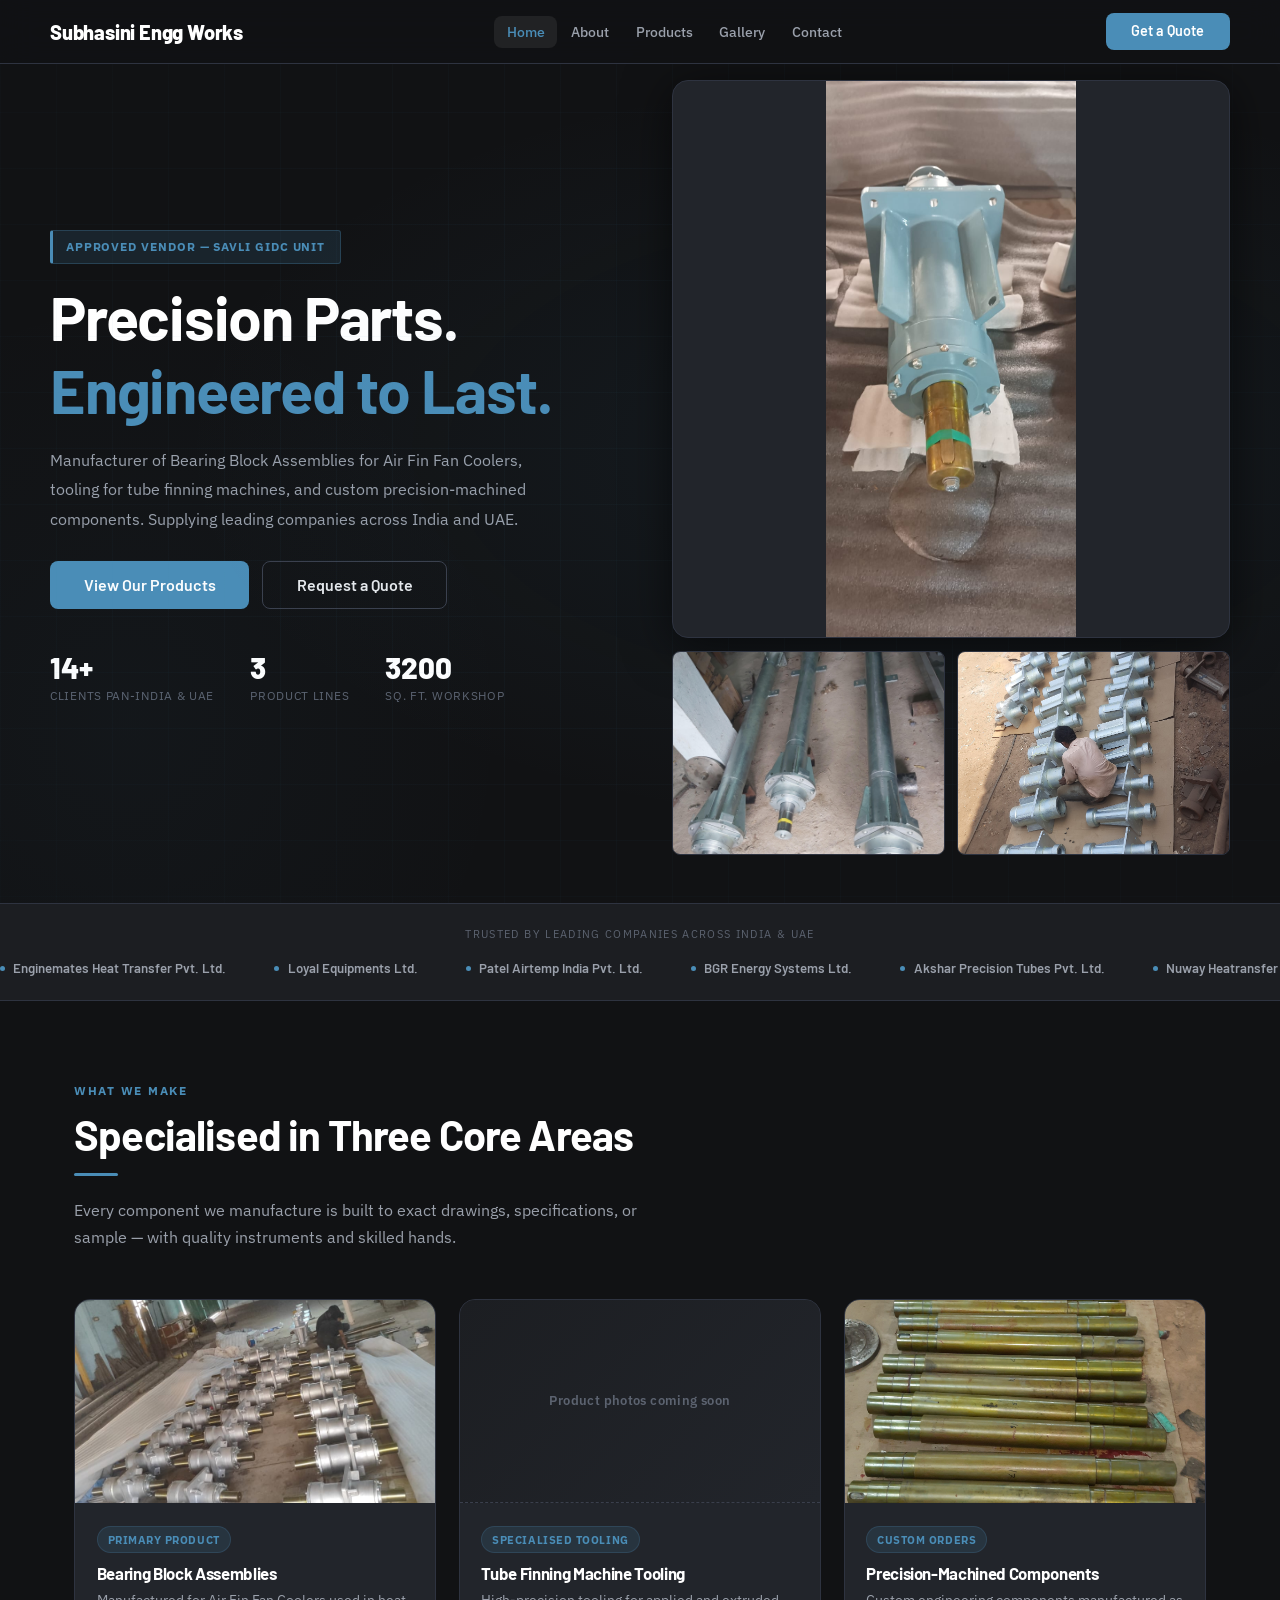
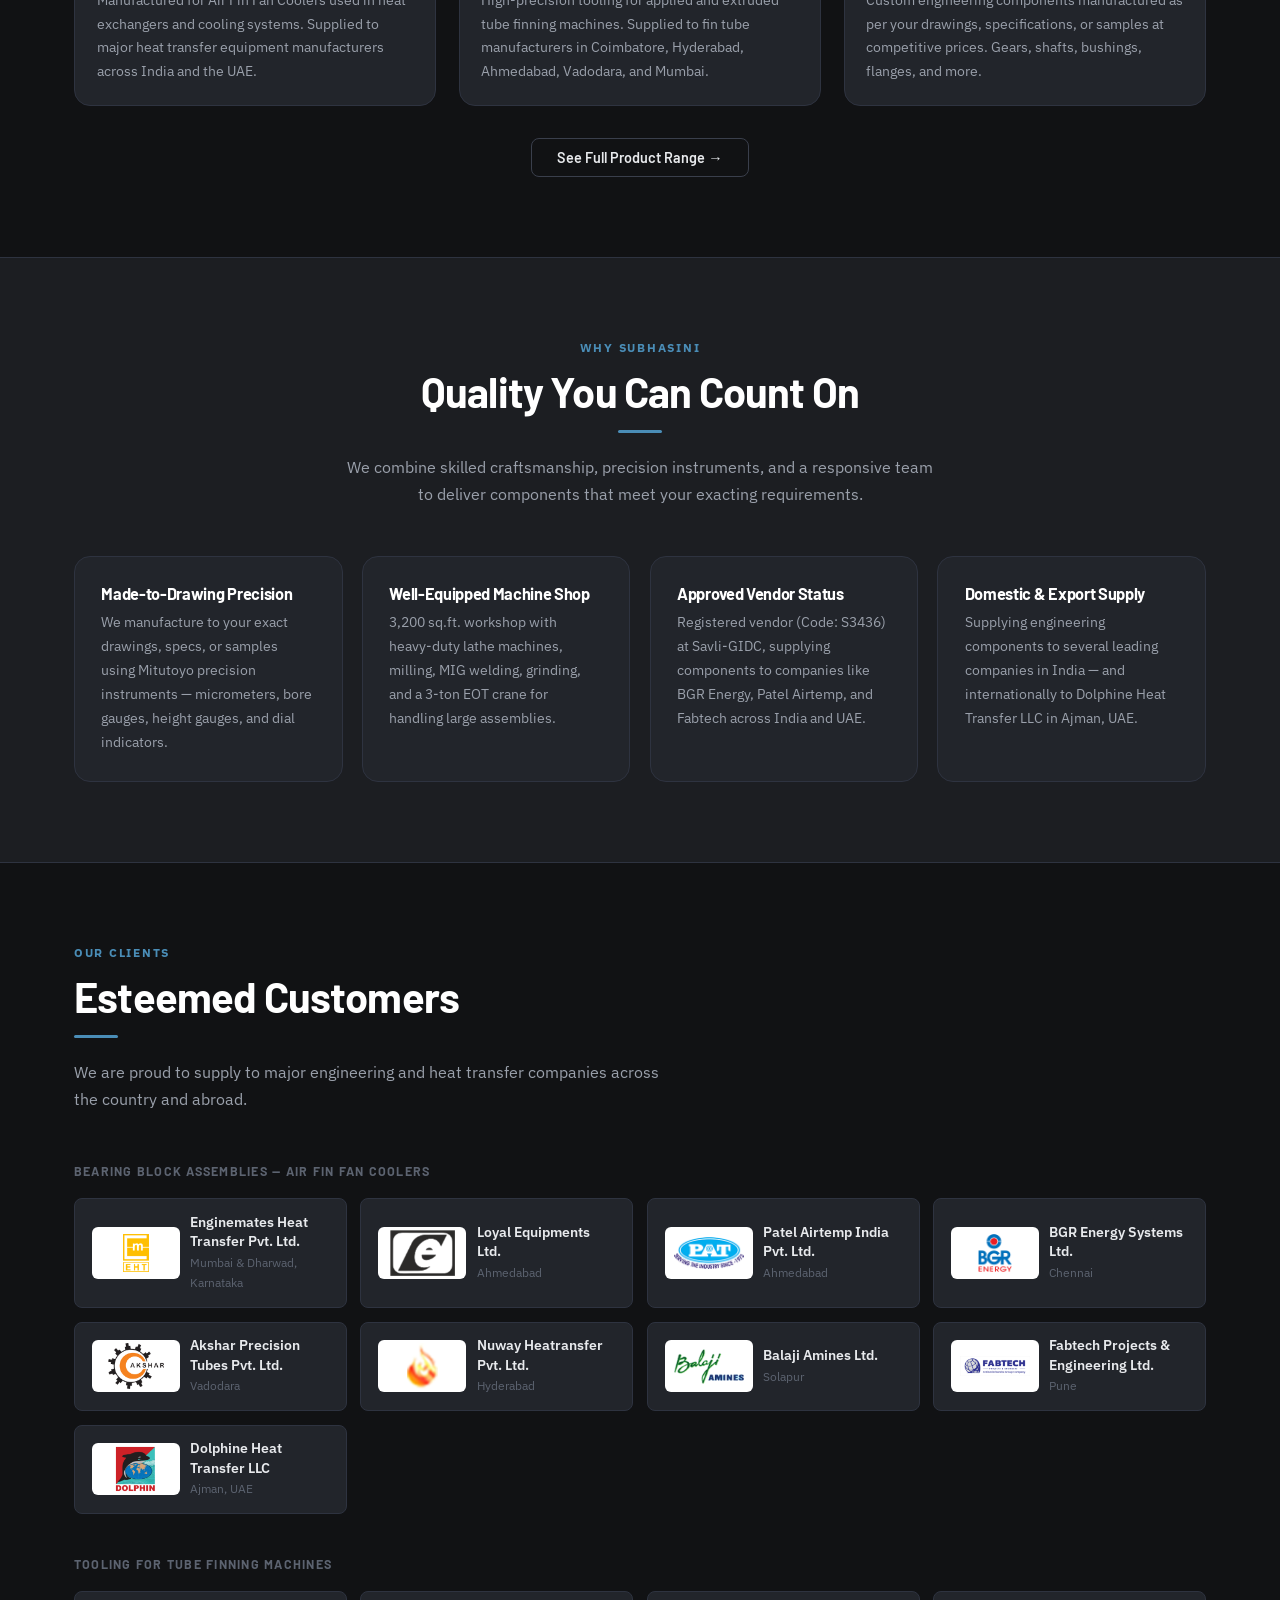
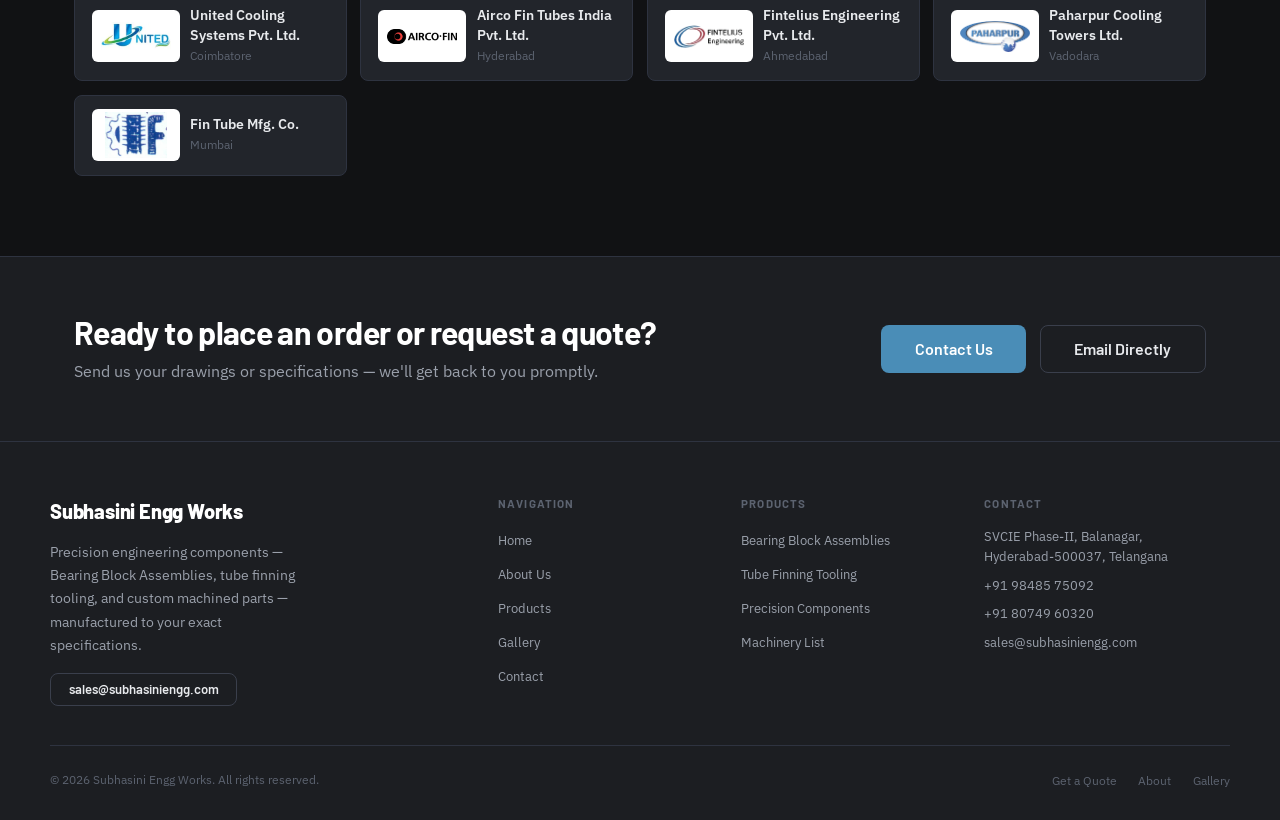
==== commit 18b6b7c1: "Akshar logo; crop Loyal and Nuway to marks" ====
--- a/index.html
+++ b/index.html
@@ -230,11 +230,11 @@
       </p>
       <div class="clients-grid fade-up">
         <div class="client-card"><div class="client-logo"><img src="assets/images/clients/enginemates.png" alt="" loading="lazy"></div><div><div class="client-name">Enginemates Heat Transfer Pvt. Ltd.</div><div class="client-city">Mumbai &amp; Dharwad, Karnataka</div></div></div>
-        <div class="client-card"><div class="client-logo"><img src="assets/images/clients/loyal.png" alt="" loading="lazy"></div><div><div class="client-name">Loyal Equipments Ltd.</div><div class="client-city">Ahmedabad</div></div></div>
+        <div class="client-card"><div class="client-logo tight"><img src="assets/images/clients/loyal.png" alt="" loading="lazy"></div><div><div class="client-name">Loyal Equipments Ltd.</div><div class="client-city">Ahmedabad</div></div></div>
         <div class="client-card"><div class="client-logo"><img src="assets/images/clients/patel.png" alt="" loading="lazy"></div><div><div class="client-name">Patel Airtemp India Pvt. Ltd.</div><div class="client-city">Ahmedabad</div></div></div>
         <div class="client-card"><div class="client-logo"><img src="assets/images/clients/bgr.png" alt="" loading="lazy"></div><div><div class="client-name">BGR Energy Systems Ltd.</div><div class="client-city">Chennai</div></div></div>
-        <div class="client-card"><div class="client-dot"></div><div><div class="client-name">Akshar Precision Tubes Pvt. Ltd.</div><div class="client-city">Vadodara</div></div></div>
-        <div class="client-card"><div class="client-logo"><img src="assets/images/clients/nuway.png" alt="" loading="lazy"></div><div><div class="client-name">Nuway Heatransfer Pvt. Ltd.</div><div class="client-city">Hyderabad</div></div></div>
+        <div class="client-card"><div class="client-logo tight"><img src="assets/images/clients/akshar.png" alt="" loading="lazy"></div><div><div class="client-name">Akshar Precision Tubes Pvt. Ltd.</div><div class="client-city">Vadodara</div></div></div>
+        <div class="client-card"><div class="client-logo tight"><img src="assets/images/clients/nuway.png" alt="" loading="lazy"></div><div><div class="client-name">Nuway Heatransfer Pvt. Ltd.</div><div class="client-city">Hyderabad</div></div></div>
         <div class="client-card"><div class="client-logo"><img src="assets/images/clients/balaji.png" alt="" loading="lazy"></div><div><div class="client-name">Balaji Amines Ltd.</div><div class="client-city">Solapur</div></div></div>
         <div class="client-card"><div class="client-logo"><img src="assets/images/clients/fabtech.png" alt="" loading="lazy"></div><div><div class="client-name">Fabtech Projects &amp; Engineering Ltd.</div><div class="client-city">Pune</div></div></div>
         <div class="client-card"><div class="client-logo tight"><img src="assets/images/clients/dolphin.png" alt="" loading="lazy"></div><div><div class="client-name">Dolphine Heat Transfer LLC</div><div class="client-city">Ajman, UAE</div></div></div>
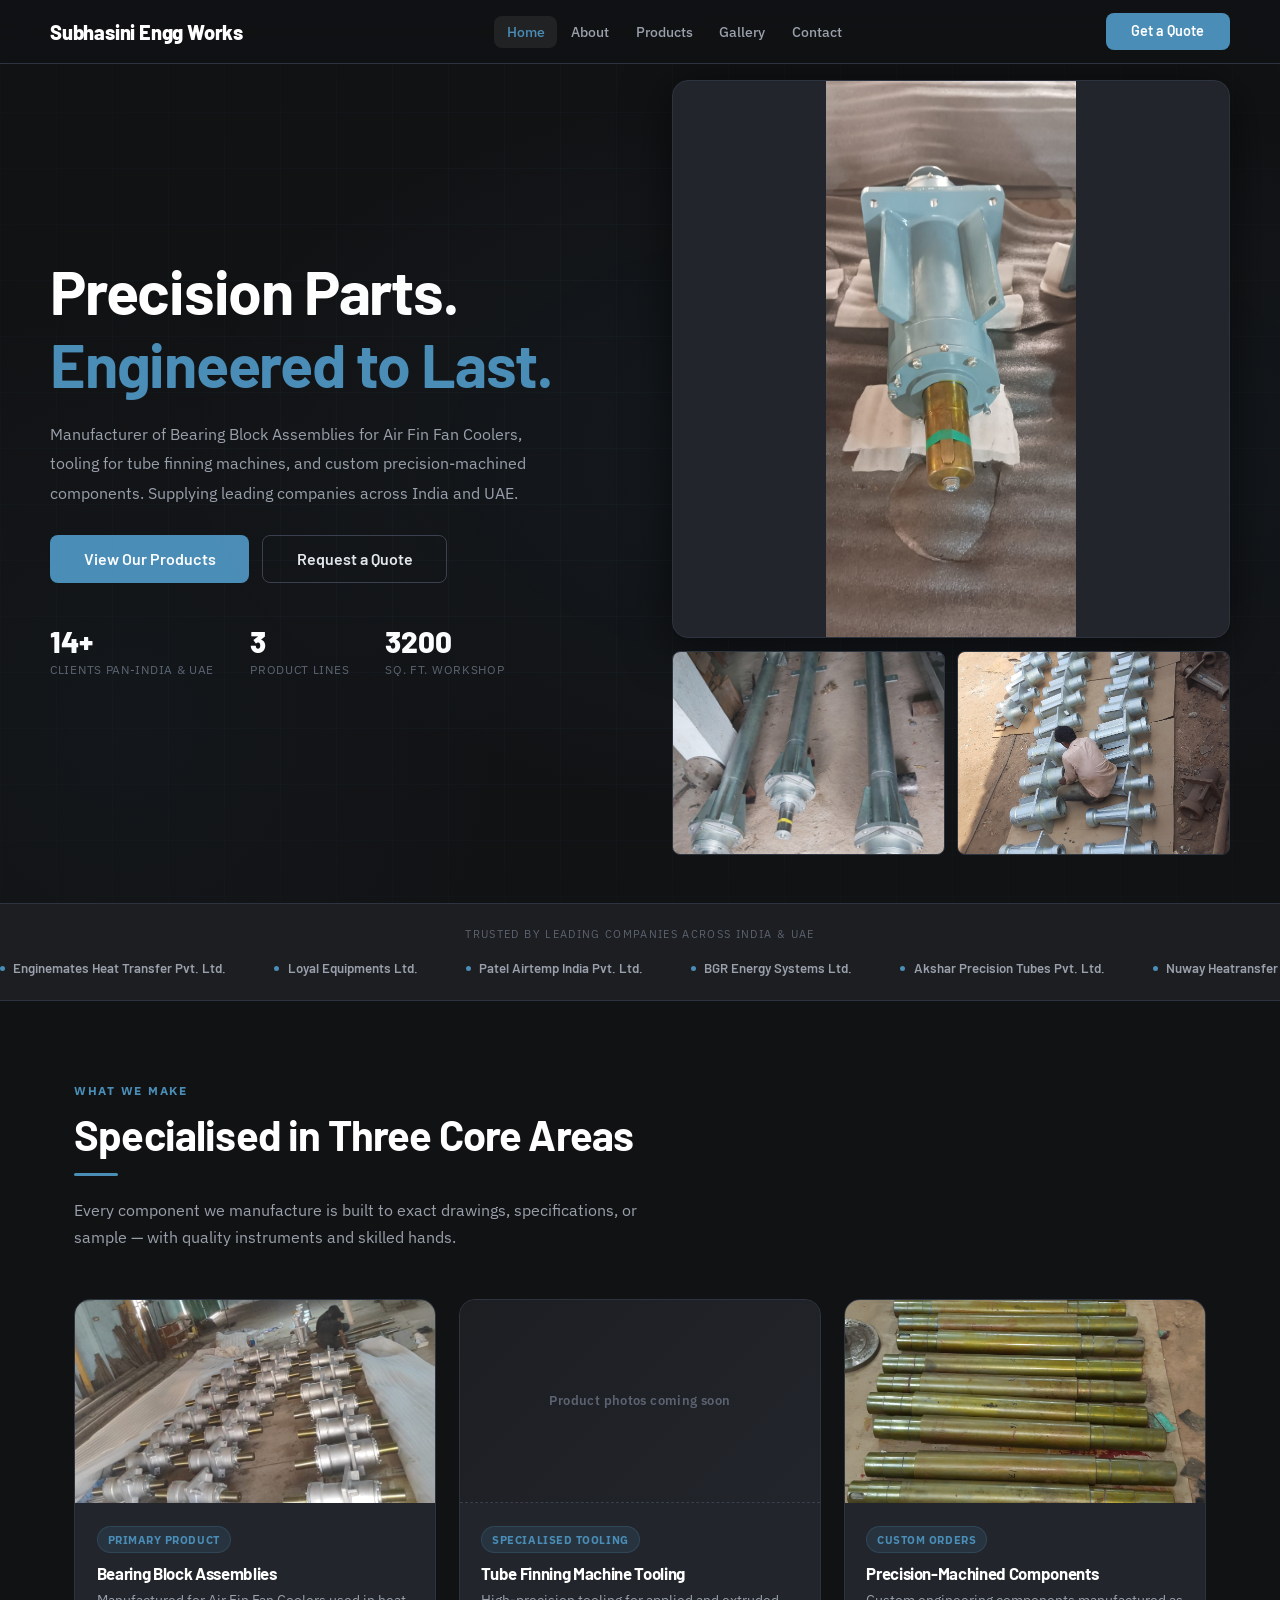
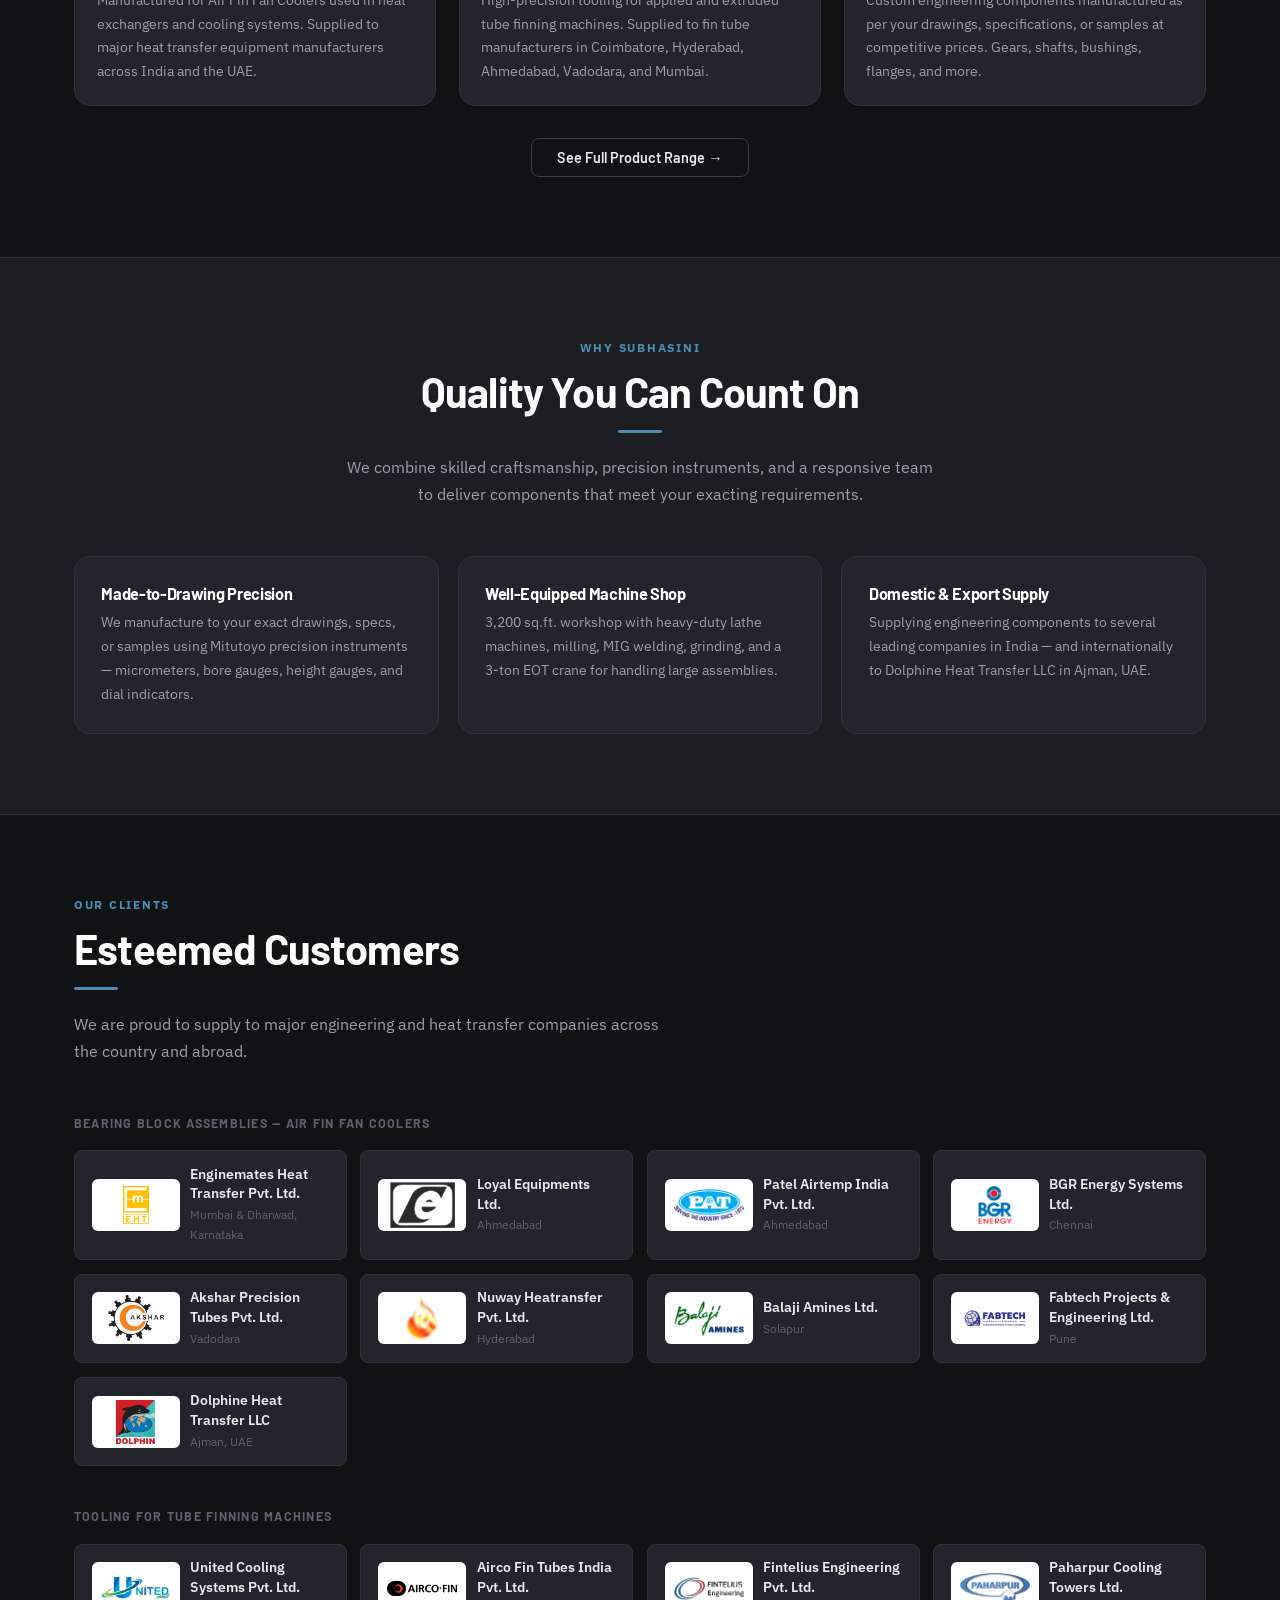
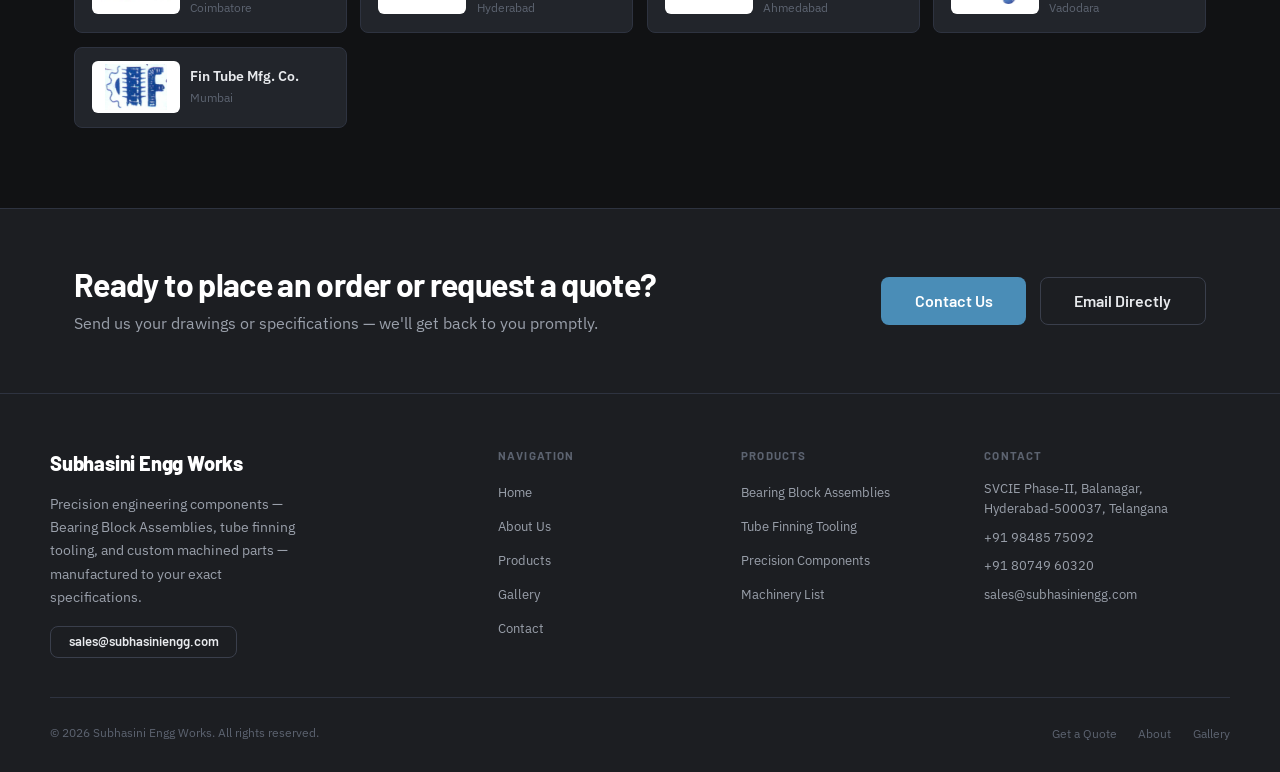
==== commit 02852d3a: "Remove approved vendor references" ====
--- a/index.html
+++ b/index.html
@@ -50,9 +50,6 @@
     <div class="hero-grid-overlay"></div>
     <div class="hero-inner">
       <div class="hero-content">
-        <div class="hero-badge">
-          Approved Vendor — Savli GIDC Unit
-        </div>
         <h1 class="hero-title">
           Precision Parts.<br>
           <span class="highlight">Engineered to Last.</span>
@@ -203,10 +200,6 @@
           <h3>Well-Equipped Machine Shop</h3>
           <p>3,200 sq.ft. workshop with heavy-duty lathe machines, milling, MIG welding, grinding, and a 3-ton EOT crane for handling large assemblies.</p>
         </div>
-        <div class="card fade-up fade-up-delay-3">
-          <h3>Approved Vendor Status</h3>
-          <p>Registered vendor (Code: S3436) at Savli-GIDC, supplying components to companies like BGR Energy, Patel Airtemp, and Fabtech across India and UAE.</p>
-        </div>
         <div class="card fade-up fade-up-delay-4">
           <h3>Domestic &amp; Export Supply</h3>
           <p>Supplying engineering components to several leading companies in India — and internationally to Dolphine Heat Transfer LLC in Ajman, UAE.</p>
